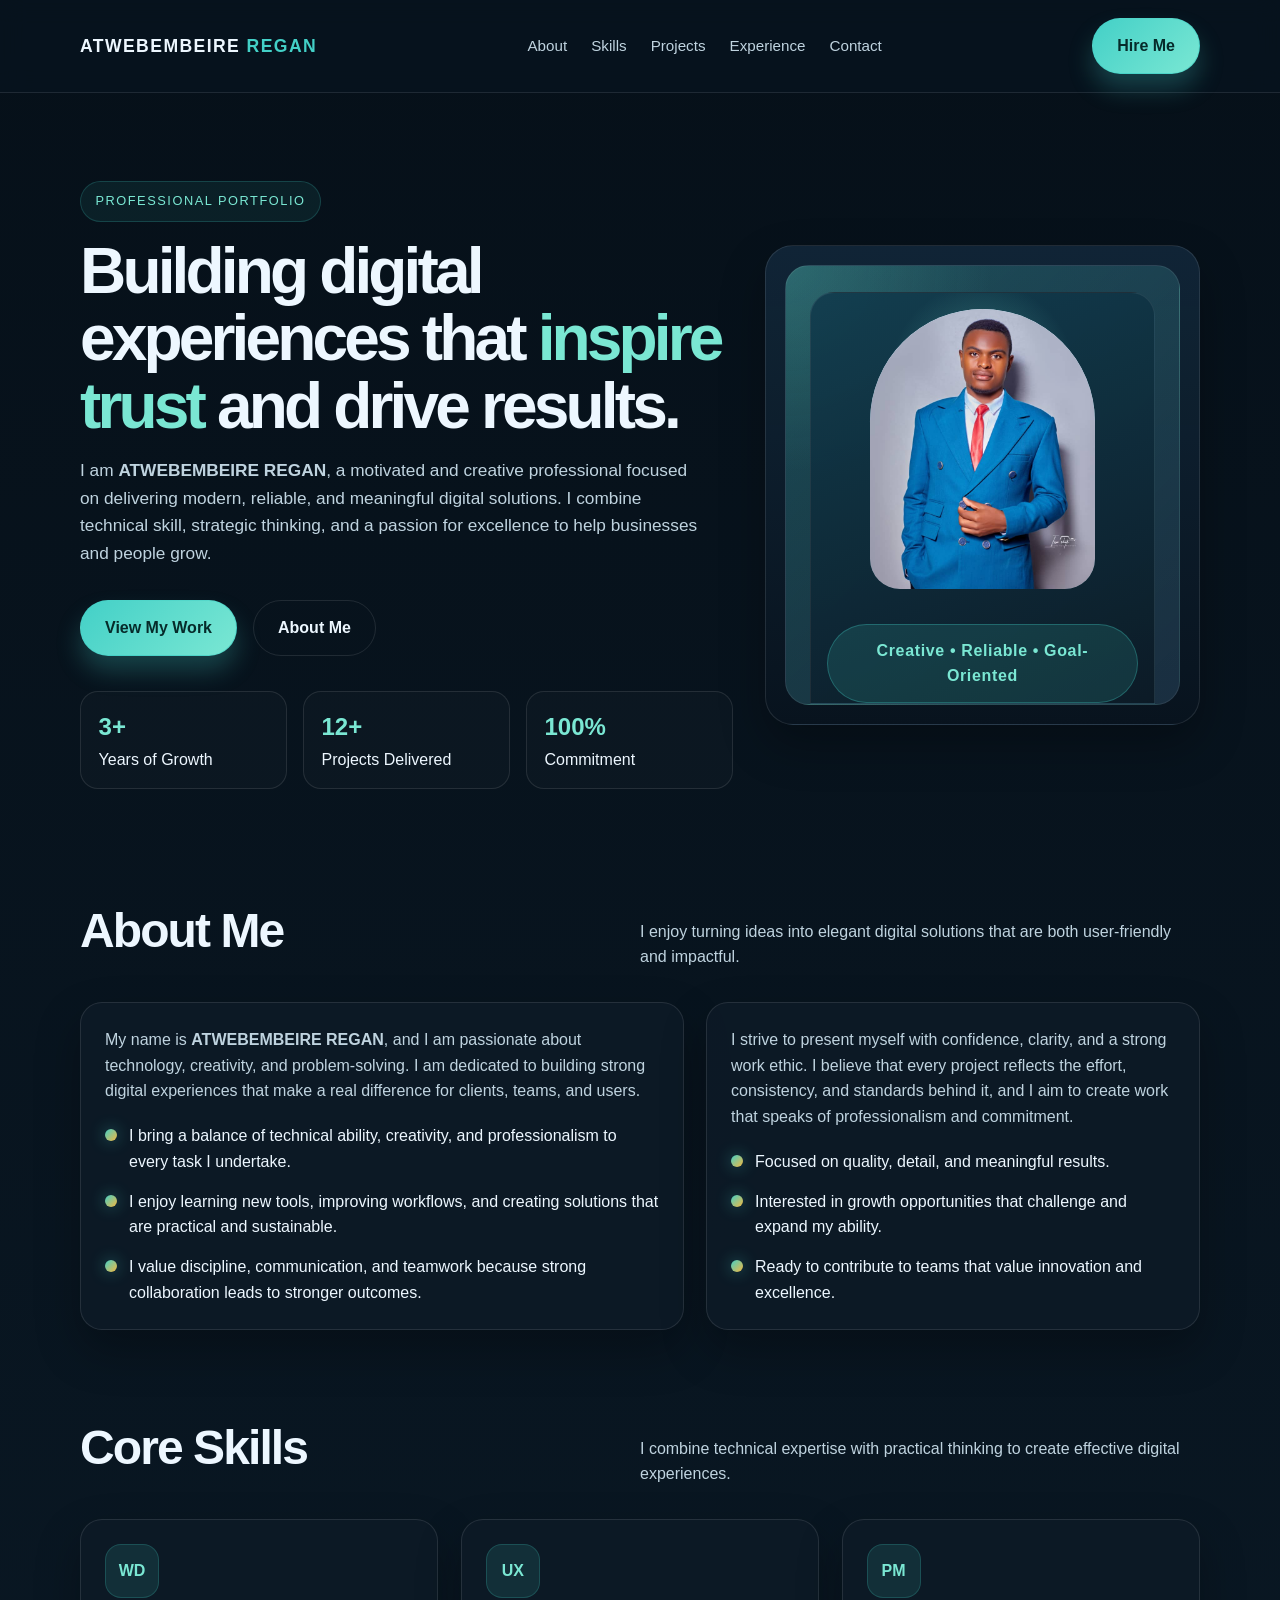
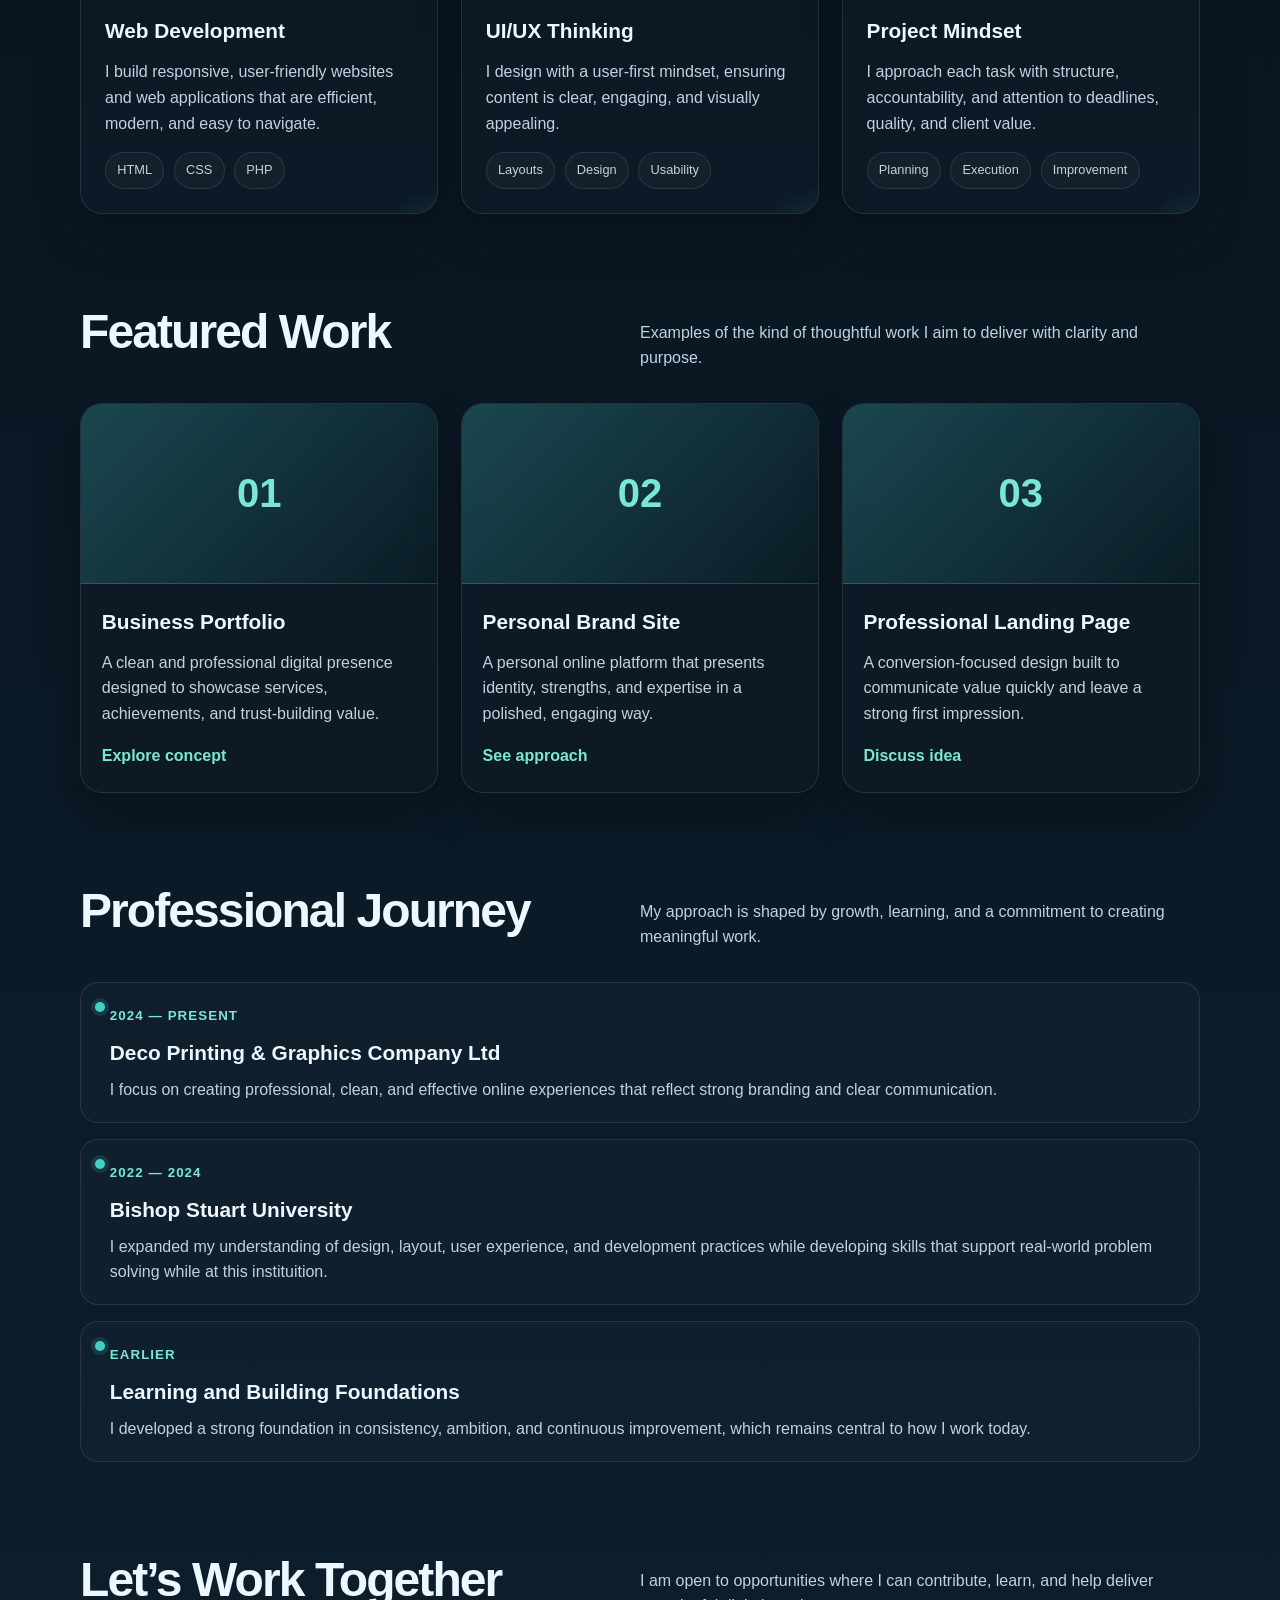
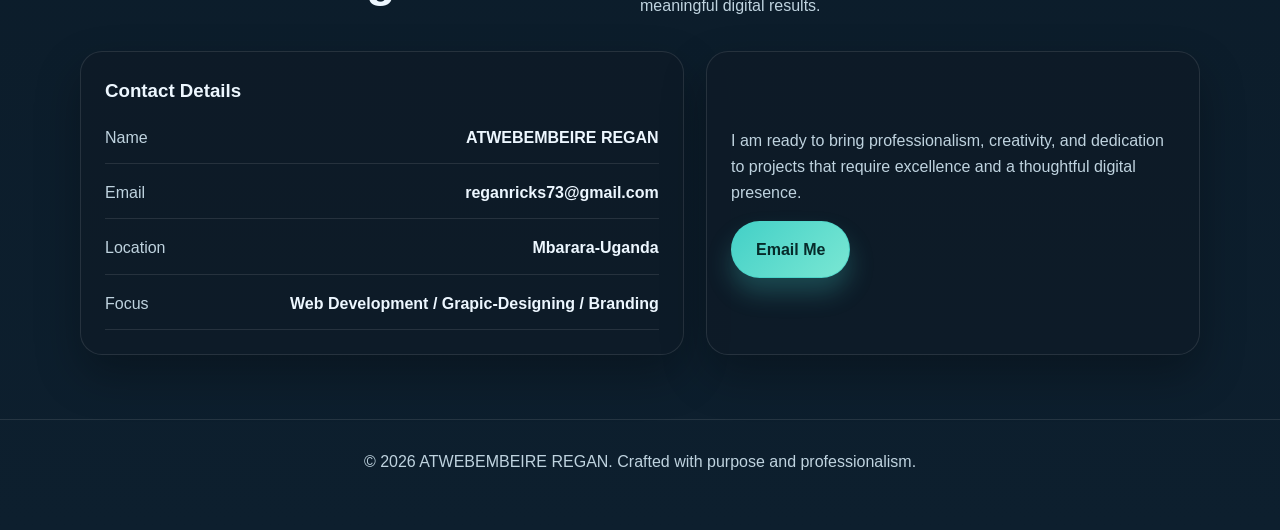
==== index.html @ 5e16c9a0 "My Portfolio" ====
<!DOCTYPE html>
<html lang="en">
<head>
    <meta charset="UTF-8">
    <meta name="viewport" content="width=device-width, initial-scale=1.0">
    <title>REGAN | Portfolio</title>
    <meta name="description" content="Portfolio website for ATWEBEMBEIRE REGAN, showcasing skills, experience, and professional achievements.">
    <link rel="stylesheet" href="style.css">
</head>
<body>
    <header class="topbar">
        <div class="container nav">
            <a href="#home" class="brand">ATWEBEMBEIRE <span>REGAN</span></a>
            <button class="nav-toggle" aria-label="Toggle navigation">☰</button>
            <nav class="nav-links" aria-label="Main navigation">
                <a href="about.html">About</a>
                <a href="skills.html">Skills</a>
                <a href="projects.html">Projects</a>
                <a href="experience.html">Experience</a>
                <a href="contacts.html">Contact</a>
            </nav>
            <a href="#contact" class="button">Hire Me</a>
        </div>
    </header>

    <main id="home">
        <section class="hero">
            <div class="container hero-grid">
                <div>
                    <div class="eyebrow">Professional Portfolio</div>
                    <h1>Building digital experiences that <span class="highlight">inspire trust</span> and drive results.</h1>
                    <p class="lead">
                        I am <strong>ATWEBEMBEIRE REGAN</strong>, a motivated and creative professional focused on delivering modern, reliable, and meaningful digital solutions. I combine technical skill, strategic thinking, and a passion for excellence to help businesses and people grow.
                    </p>
                    <div class="cta-row">
                        <a href="projects.html" class="button">View My Work</a>
                        <a href="about.html" class="button secondary">About Me</a>
                    </div>

                    <div class="stats" aria-label="Quick stats">
                        <div class="stat">
                            <strong>3+</strong>
                            Years of Growth
                        </div>
                        <div class="stat">
                            <strong>12+</strong>
                            Projects Delivered
                        </div>
                        <div class="stat">
                            <strong>100%</strong>
                            Commitment
                        </div>
                    </div>
                </div>

                <div class="profile-card">
                    <div class="avatar-wrap">
                        <div class="avatar">
                            <div class="portrait">
                                <img src="images/regan.jpeg" alt="ATWEBEMBEIRE REGAN" class="portrait-img">
                            </div>
                            <div class="badge">Creative • Reliable • Goal-Oriented</div>
                        </div>
                    </div>
                </div>
            </div>
        </section>

        <section id="about">
            <div class="container">
                <div class="section-head">
                    <h2>About Me</h2>
                    <p>I enjoy turning ideas into elegant digital solutions that are both user-friendly and impactful.</p>
                </div>

                <div class="about-grid">
                    <div class="panel">
                        <p>
                            My name is <strong>ATWEBEMBEIRE REGAN</strong>, and I am passionate about technology, creativity, and problem-solving. I am dedicated to building strong digital experiences that make a real difference for clients, teams, and users.
                        </p>
                        <ul class="list">
                            <li><span class="bullet"></span><span>I bring a balance of technical ability, creativity, and professionalism to every task I undertake.</span></li>
                            <li><span class="bullet"></span><span>I enjoy learning new tools, improving workflows, and creating solutions that are practical and sustainable.</span></li>
                            <li><span class="bullet"></span><span>I value discipline, communication, and teamwork because strong collaboration leads to stronger outcomes.</span></li>
                        </ul>
                    </div>

                    <div class="panel">
                        <p>
                            I strive to present myself with confidence, clarity, and a strong work ethic. I believe that every project reflects the effort, consistency, and standards behind it, and I aim to create work that speaks of professionalism and commitment.
                        </p>
                        <ul class="list">
                            <li><span class="bullet"></span><span>Focused on quality, detail, and meaningful results.</span></li>
                            <li><span class="bullet"></span><span>Interested in growth opportunities that challenge and expand my ability.</span></li>
                            <li><span class="bullet"></span><span>Ready to contribute to teams that value innovation and excellence.</span></li>
                        </ul>
                    </div>
                </div>
            </div>
        </section>

        <section id="skills">
            <div class="container">
                <div class="section-head">
                    <h2>Core Skills</h2>
                    <p>I combine technical expertise with practical thinking to create effective digital experiences.</p>
                </div>

                <div class="service-grid">
                    <article class="panel service">
                        <div class="icon">WD</div>
                        <h3>Web Development</h3>
                        <p>I build responsive, user-friendly websites and web applications that are efficient, modern, and easy to navigate.</p>
                        <div class="mini-tags">
                            <span>HTML</span>
                            <span>CSS</span>
                            <span>PHP</span>
                        </div>
                    </article>

                    <article class="panel service">
                        <div class="icon">UX</div>
                        <h3>UI/UX Thinking</h3>
                        <p>I design with a user-first mindset, ensuring content is clear, engaging, and visually appealing.</p>
                        <div class="mini-tags">
                            <span>Layouts</span>
                            <span>Design</span>
                            <span>Usability</span>
                        </div>
                    </article>

                    <article class="panel service">
                        <div class="icon">PM</div>
                        <h3>Project Mindset</h3>
                        <p>I approach each task with structure, accountability, and attention to deadlines, quality, and client value.</p>
                        <div class="mini-tags">
                            <span>Planning</span>
                            <span>Execution</span>
                            <span>Improvement</span>
                        </div>
                    </article>
                </div>
            </div>
        </section>

        <section id="projects">
            <div class="container">
                <div class="section-head">
                    <h2>Featured Work</h2>
                    <p>Examples of the kind of thoughtful work I aim to deliver with clarity and purpose.</p>
                </div>

                <div class="projects-grid">
                    <article class="panel project">
                        <div class="project-visual">01</div>
                        <div class="project-body">
                            <h3>Business Portfolio</h3>
                            <p>A clean and professional digital presence designed to showcase services, achievements, and trust-building value.</p>
                            <a href="#contact" class="project-link">Explore concept</a>
                        </div>
                    </article>

                    <article class="panel project">
                        <div class="project-visual">02</div>
                        <div class="project-body">
                            <h3>Personal Brand Site</h3>
                            <p>A personal online platform that presents identity, strengths, and expertise in a polished, engaging way.</p>
                            <a href="#contact" class="project-link">See approach</a>
                        </div>
                    </article>

                    <article class="panel project">
                        <div class="project-visual">03</div>
                        <div class="project-body">
                            <h3>Professional Landing Page</h3>
                            <p>A conversion-focused design built to communicate value quickly and leave a strong first impression.</p>
                            <a href="#contact" class="project-link">Discuss idea</a>
                        </div>
                    </article>
                </div>
            </div>
        </section>

        <section id="experience">
            <div class="container">
                <div class="section-head">
                    <h2>Professional Journey</h2>
                    <p>My approach is shaped by growth, learning, and a commitment to creating meaningful work.</p>
                </div>

                <div class="timeline">
                    <div class="timeline-item">
                        <small>2024 — Present</small>
                        <h3>Deco Printing & Graphics Company Ltd</h3>
                        <p>I focus on creating professional, clean, and effective online experiences that reflect strong branding and clear communication.</p>
                    </div>

                    <div class="timeline-item">
                        <small>2022 — 2024</small>
                        <h3>Bishop Stuart University</h3>
                        <p>I expanded my understanding of design, layout, user experience, and development practices while developing skills that support real-world problem solving while at this instituition.</p>
                    </div>

                    <div class="timeline-item">
                        <small>Earlier</small>
                        <h3>Learning and Building Foundations</h3>
                        <p>I developed a strong foundation in consistency, ambition, and continuous improvement, which remains central to how I work today.</p>
                    </div>
                </div>
            </div>
        </section>

        <section id="contact">
            <div class="container">
                <div class="section-head">
                    <h2>Let’s Work Together</h2>
                    <p>I am open to opportunities where I can contribute, learn, and help deliver meaningful digital results.</p>
                </div>

                <div class="contact-grid">
                    <div class="panel">
                        <h3 class="mt-0">Contact Details</h3>
                        <ul class="contact-list">
                            <li><span>Name</span><strong>ATWEBEMBEIRE REGAN</strong></li>
                            <li><span>Email</span><strong>reganricks73@gmail.com</strong></li>
                            <li><span>Location</span><strong>Mbarara-Uganda</strong></li>
                            <li><span>Focus</span><strong>Web Development / Grapic-Designing / Branding</strong></li>
                        </ul>
                    </div>

                    <div class="panel contact-box">
                        <p>
                            I am ready to bring professionalism, creativity, and dedication to projects that require excellence and a thoughtful digital presence.
                        </p>
                        <a href="mailto:reganricks73@gmail.com" class="button">Email Me</a>
                    </div>
                </div>
            </div>
        </section>
    </main>

    <footer>
        <div class="container">
            © <span id="year"></span> ATWEBEMBEIRE REGAN. Crafted with purpose and professionalism.
        </div>
    </footer>

    <script>
        document.getElementById('year').textContent = new Date().getFullYear();
    </script>
    <script>
        (function(){
            var t = document.querySelector('.nav-toggle');
            var n = document.querySelector('.nav-links');
            if(!t||!n) return;
            t.addEventListener('click', function(){ n.classList.toggle('open'); });
        })();
    </script>
</body>
</html>
---- style.css ----
:root {
	--bg: #07131f;
	--bg-soft: #0d1d2b;
	--card: rgba(14, 27, 39, 0.8);
	--card-strong: #112638;
	--primary: #43d0c7;
	--primary-2: #7ae7d3;
	--accent: #f4b740;
	--text: #edf7ff;
	--muted: #bfd3df;
	--line: rgba(255, 255, 255, 0.1);
	--shadow: 0 20px 45px rgba(0, 0, 0, 0.28);
}

* {
	box-sizing: border-box;
}

html {
	scroll-behavior: smooth;
}

body {
	margin: 0;
	font-family: Arial, Helvetica, sans-serif;
	background: linear-gradient(180deg, #061019 0%, #0d1f2e 100%);
	color: var(--text);
	line-height: 1.6;
}

a {
	color: inherit;
	text-decoration: none;
}

img {
	max-width: 100%;
	display: block;
}

.container {
	width: min(1120px, 90%);
	margin: 0 auto;
}

.topbar {
	position: sticky;
	top: 0;
	z-index: 10;
	backdrop-filter: blur(12px);
	background: rgba(7, 19, 31, 0.8);
	border-bottom: 1px solid var(--line);
}

.nav {
	display: flex;
	align-items: center;
	justify-content: space-between;
	padding: 1.1rem 0;
}

.nav-toggle {
	display: none;
	background: transparent;
	border: 0;
	color: var(--text);
	font-size: 1.3rem;
	padding: 0.25rem 0.5rem;
}

.brand {
	font-weight: 800;
	font-size: 1.1rem;
	letter-spacing: 0.08em;
	text-transform: uppercase;
}

.brand span {
	color: var(--primary);
}

.nav-links {
	display: flex;
	gap: 1.5rem;
	align-items: center;
	font-size: 0.95rem;
	color: var(--muted);
}

.nav-links a:hover {
	color: var(--text);
}

.button {
	display: inline-block;
	padding: 0.9rem 1.5rem;
	border-radius: 999px;
	border: 1px solid rgba(67, 208, 199, 0.6);
	background: linear-gradient(135deg, var(--primary), var(--primary-2));
	color: #062b2a;
	font-weight: 700;
	transition: transform 0.25s ease, box-shadow 0.25s ease;
	box-shadow: 0 15px 25px rgba(67, 208, 199, 0.25);
}

.button:hover {
	transform: translateY(-2px);
}

.hero {
	padding: 5.5rem 0 4rem;
}

.hero-grid {
	display: grid;
	grid-template-columns: 1.2fr 0.8fr;
	gap: 2rem;
	align-items: center;
}

.eyebrow {
	display: inline-block;
	font-size: 0.8rem;
	letter-spacing: 0.12em;
	text-transform: uppercase;
	color: var(--primary-2);
	background: rgba(67, 208, 199, 0.08);
	border: 1px solid rgba(67, 208, 199, 0.2);
	padding: 0.6rem 0.9rem;
	border-radius: 999px;
	margin-bottom: 1rem;
}

h1 {
	font-size: clamp(2.5rem, 5vw, 5rem);
	line-height: 1.05;
	margin: 0 0 1rem;
	letter-spacing: -0.06em;
}

.highlight {
	color: var(--primary-2);
}

.lead {
	max-width: 620px;
	font-size: 1.08rem;
	color: var(--muted);
	margin-bottom: 2rem;
}

.cta-row {
	display: flex;
	flex-wrap: wrap;
	gap: 1rem;
	align-items: center;
}

.secondary {
	background: transparent;
	border: 1px solid var(--line);
	color: var(--text);
	box-shadow: none;
}

.stats {
	display: grid;
	grid-template-columns: repeat(3, minmax(100px, 1fr));
	gap: 1rem;
	margin-top: 2.2rem;
}

.stat {
	padding: 1rem 1.1rem;
	background: rgba(255,255,255,0.02);
	border: 1px solid var(--line);
	border-radius: 18px;
}

.stat strong {
	display: block;
	font-size: 1.5rem;
	color: var(--primary-2);
}

.profile-card {
	background: linear-gradient(180deg, rgba(17, 38, 56, 0.95), rgba(9, 20, 31, 0.9));
	border: 1px solid var(--line);
	border-radius: 28px;
	padding: 1.2rem;
	box-shadow: var(--shadow);
}

.avatar-wrap {
	position: relative;
	border-radius: 24px;
	min-height: 440px;
	background: radial-gradient(circle at top left, rgba(122, 231, 211, 0.18), transparent 35%),
				linear-gradient(135deg, rgba(67,208,199,0.25), rgba(34,58,79,0.7));
	border: 1px solid rgba(255,255,255,0.08);
	display: flex;
	align-items: end;
	justify-content: center;
	overflow: hidden;
}

.avatar {
	width: 88%;
	min-height: 390px;
	border-radius: 24px 24px 0 0;
	background: linear-gradient(160deg, rgba(17, 59, 77, 0.9), rgba(11, 25, 36, 0.9));
	border: 1px solid rgba(255,255,255,0.08);
	position: relative;
	display: flex;
	flex-direction: column;
	justify-content: flex-end;
	align-items: center;
	padding: 1rem 1rem 0;
}

.avatar::before {
	content: "";
	position: absolute;
	inset: 0;
	background: radial-gradient(circle at 50% 20%, rgba(122, 231, 211, 0.35), transparent 25%);
}

.portrait {
	position: relative;
	width: 72%;
	height: 280px;
	background: linear-gradient(180deg, #d8ecff 0%, #a0c9dd 58%, #4f6c7e 100%);
	border-radius: 120px 120px 32px 32px;
	box-shadow: inset 0 -20px 30px rgba(0,0,0,0.12);
	overflow: hidden;
	margin-bottom: 1.2rem;
}

.portrait::before,
.portrait::after {
	display: none;
}

.portrait-img {
	position: absolute;
	inset: 0;
	width: 100%;
	height: 100%;
	object-fit: cover;
	border-radius: 120px 120px 32px 32px;
	display: block;
	z-index: 2;
}

.badge {
	display: inline-block;
	margin-top: 1rem;
	text-align: center;
	font-weight: 700;
	letter-spacing: 0.04em;
	padding: 0.8rem 1.2rem;
	background: rgba(67, 208, 199, 0.14);
	border: 1px solid rgba(67, 208, 199, 0.3);
	border-radius: 999px;
	color: var(--primary-2);
}

section {
	padding: 2.5rem 0;
}

.section-head {
	display: flex;
	justify-content: space-between;
	align-items: flex-end;
	gap: 1rem;
	margin-bottom: 2rem;
}

.section-head h2 {
	margin: 0;
	font-size: clamp(2rem, 4vw, 3rem);
	letter-spacing: -0.04em;
}

.section-head p {
	margin: 0;
	max-width: 560px;
	color: var(--muted);
}

.about-grid,
.service-grid,
.projects-grid,
.contact-grid {
	display: grid;
	gap: 1.4rem;
}

.about-grid {
	grid-template-columns: 1.1fr 0.9fr;
}

.panel {
	background: var(--card);
	border: 1px solid var(--line);
	border-radius: 22px;
	padding: 1.5rem;
	box-shadow: var(--shadow);
}

.panel p {
	color: var(--muted);
	margin: 0;
}

.list {
	list-style: none;
	padding: 0;
	margin: 1.2rem 0 0;
	display: grid;
	gap: 0.9rem;
}

.list li {
	display: flex;
	gap: 0.75rem;
	align-items: flex-start;
	color: var(--text);
}

.bullet {
	width: 12px;
	height: 12px;
	margin-top: 0.4rem;
	border-radius: 50%;
	background: linear-gradient(135deg, var(--primary), var(--accent));
	box-shadow: 0 0 16px rgba(67, 208, 199, 0.45);
	flex-shrink: 0;
}

.service-grid {
	grid-template-columns: repeat(3, minmax(0, 1fr));
}

.service {
	min-height: 220px;
	position: relative;
	overflow: hidden;
}

.service::before {
	content: "";
	position: absolute;
	inset: auto -20% -35% auto;
	width: 140px;
	height: 140px;
	background: radial-gradient(circle, rgba(67,208,199,0.18), transparent 60%);
}

.icon {
	width: 54px;
	height: 54px;
	border-radius: 16px;
	display: flex;
	align-items: center;
	justify-content: center;
	background: rgba(67,208,199,0.12);
	color: var(--primary-2);
	font-weight: 700;
	margin-bottom: 1rem;
	border: 1px solid rgba(67,208,199,0.2);
}

.service h3 {
	margin: 0 0 0.75rem;
	font-size: 1.3rem;
}

.service p {
	margin: 0;
	color: var(--muted);
}

.mini-tags {
	display: flex;
	flex-wrap: wrap;
	gap: 0.6rem;
	margin-top: 1rem;
}

.mini-tags span {
	padding: 0.45rem 0.7rem;
	border-radius: 999px;
	background: rgba(255,255,255,0.03);
	border: 1px solid var(--line);
	font-size: 0.8rem;
	color: var(--muted);
}

.projects-grid {
	grid-template-columns: repeat(3, minmax(0, 1fr));
}

.project {
	padding: 0;
	overflow: hidden;
}

.project-visual {
	height: 180px;
	background: linear-gradient(135deg, rgba(67,208,199,0.25), rgba(10,28,38,0.9));
	border-bottom: 1px solid var(--line);
	display: flex;
	align-items: center;
	justify-content: center;
	color: var(--primary-2);
	font-size: 2.5rem;
	font-weight: 700;
}

.project-body {
	padding: 1.3rem 1.3rem 1.5rem;
}

.project-body h3 {
	margin: 0 0 0.75rem;
	font-size: 1.3rem;
}

.project-body p {
	margin: 0 0 1rem;
	color: var(--muted);
}

.project-link {
	color: var(--primary-2);
	font-weight: 700;
}

.timeline {
	display: grid;
	gap: 1rem;
}

.timeline-item {
	position: relative;
	padding: 1.2rem 1.2rem 1.2rem 1.8rem;
	background: rgba(255,255,255,0.02);
	border: 1px solid var(--line);
	border-radius: 18px;
}

.timeline-item::before {
	content: "";
	position: absolute;
	left: 14px;
	top: 1.2rem;
	width: 10px;
	height: 10px;
	border-radius: 50%;
	background: var(--primary);
	box-shadow: 0 0 0 4px rgba(67,208,199,0.15);
}

.timeline-item small {
	color: var(--primary-2);
	font-weight: 700;
	letter-spacing: 0.08em;
	text-transform: uppercase;
}

.timeline-item h3 {
	margin: 0.5rem 0;
	font-size: 1.3rem;
}

.timeline-item p {
	margin: 0;
	color: var(--muted);
}

.contact-grid {
	grid-template-columns: 1.1fr 0.9fr;
}

.contact-list {
	list-style: none;
	display: grid;
	gap: 1rem;
	padding: 0;
	margin: 1rem 0 0;
}

.contact-list li {
	display: flex;
	justify-content: space-between;
	gap: 1rem;
	padding-bottom: 0.8rem;
	border-bottom: 1px solid var(--line);
}

.contact-list span {
	color: var(--muted);
}

.contact-box {
	display: flex;
	flex-direction: column;
	gap: 1rem;
	justify-content: center;
}

.contact-box .button {
	width: fit-content;
}

footer {
	padding: 1.8rem 0 3.5rem;
	color: var(--muted);
	text-align: center;
	border-top: 1px solid var(--line);
	margin-top: 1.5rem;
}

@media (max-width: 900px) {
	.hero-grid,
	.about-grid,
	.contact-grid,
	.service-grid,
	.projects-grid {
		grid-template-columns: 1fr;
	}

	.nav-links {
		display: none;
	}

	.nav-toggle {
		display: inline-block;
	}

	.container.nav { position: relative; }

	.nav-links.open {
		display: flex;
		flex-direction: column;
		gap: 0.4rem;
		position: absolute;
		left: 0;
		right: 0;
		top: 100%;
		background: rgba(7, 19, 31, 0.95);
		padding: 1rem;
		border-bottom-left-radius: 12px;
		border-bottom-right-radius: 12px;
		border-top: 1px solid var(--line);
	}

	.nav-links.open a { padding: 0.6rem 0; border-bottom: 1px solid rgba(255,255,255,0.02); }

	.avatar-wrap { min-height: 320px; }

	.avatar { min-height: 280px; }

	.portrait { width: 84%; height: 220px; }
}

@media (max-width: 560px) {
	.cta-row {
		flex-direction: column;
		align-items: flex-start;
	}

	.stats {
		grid-template-columns: 1fr;
	}

	.section-head {
		display: block;
	}

	.hero {
		padding-top: 4rem;
	}

	.portrait { height: 180px; width: 90%; }
}

/* helper classes */
.mt-0 { margin-top: 0; }
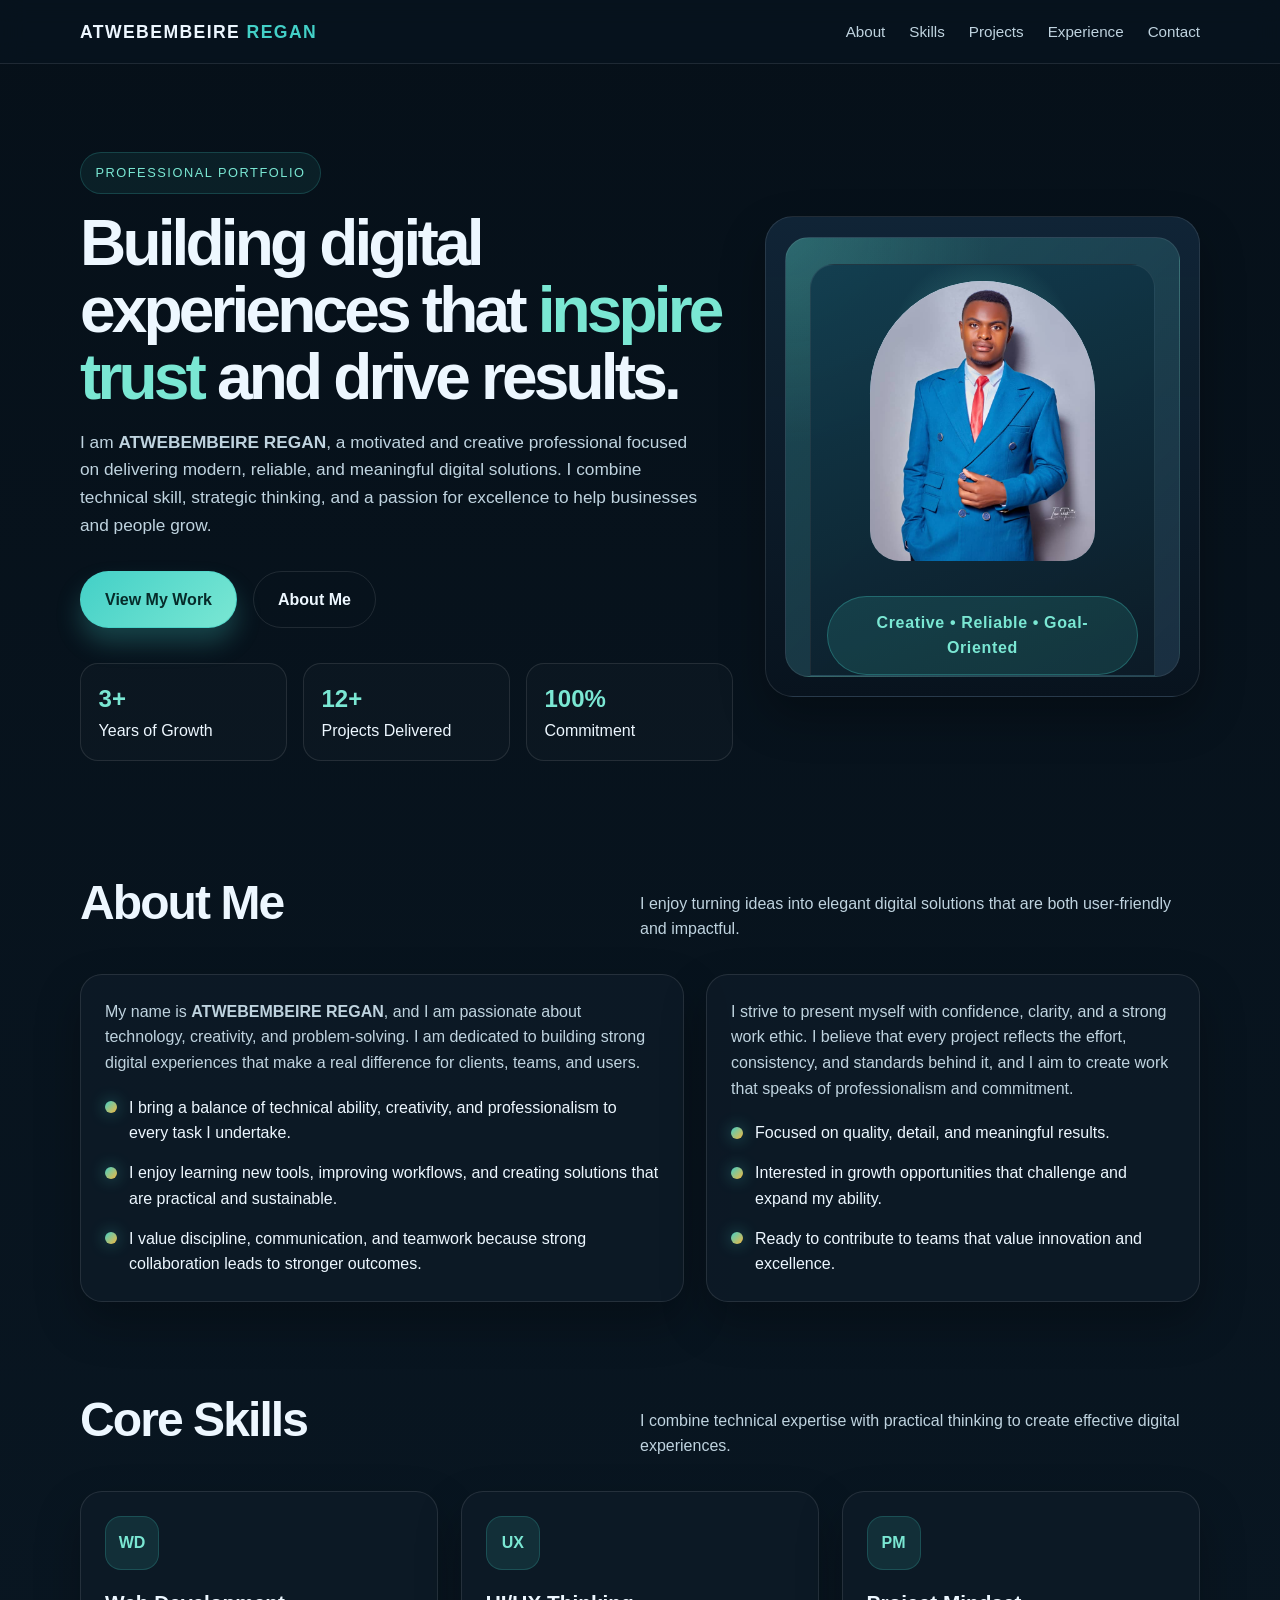
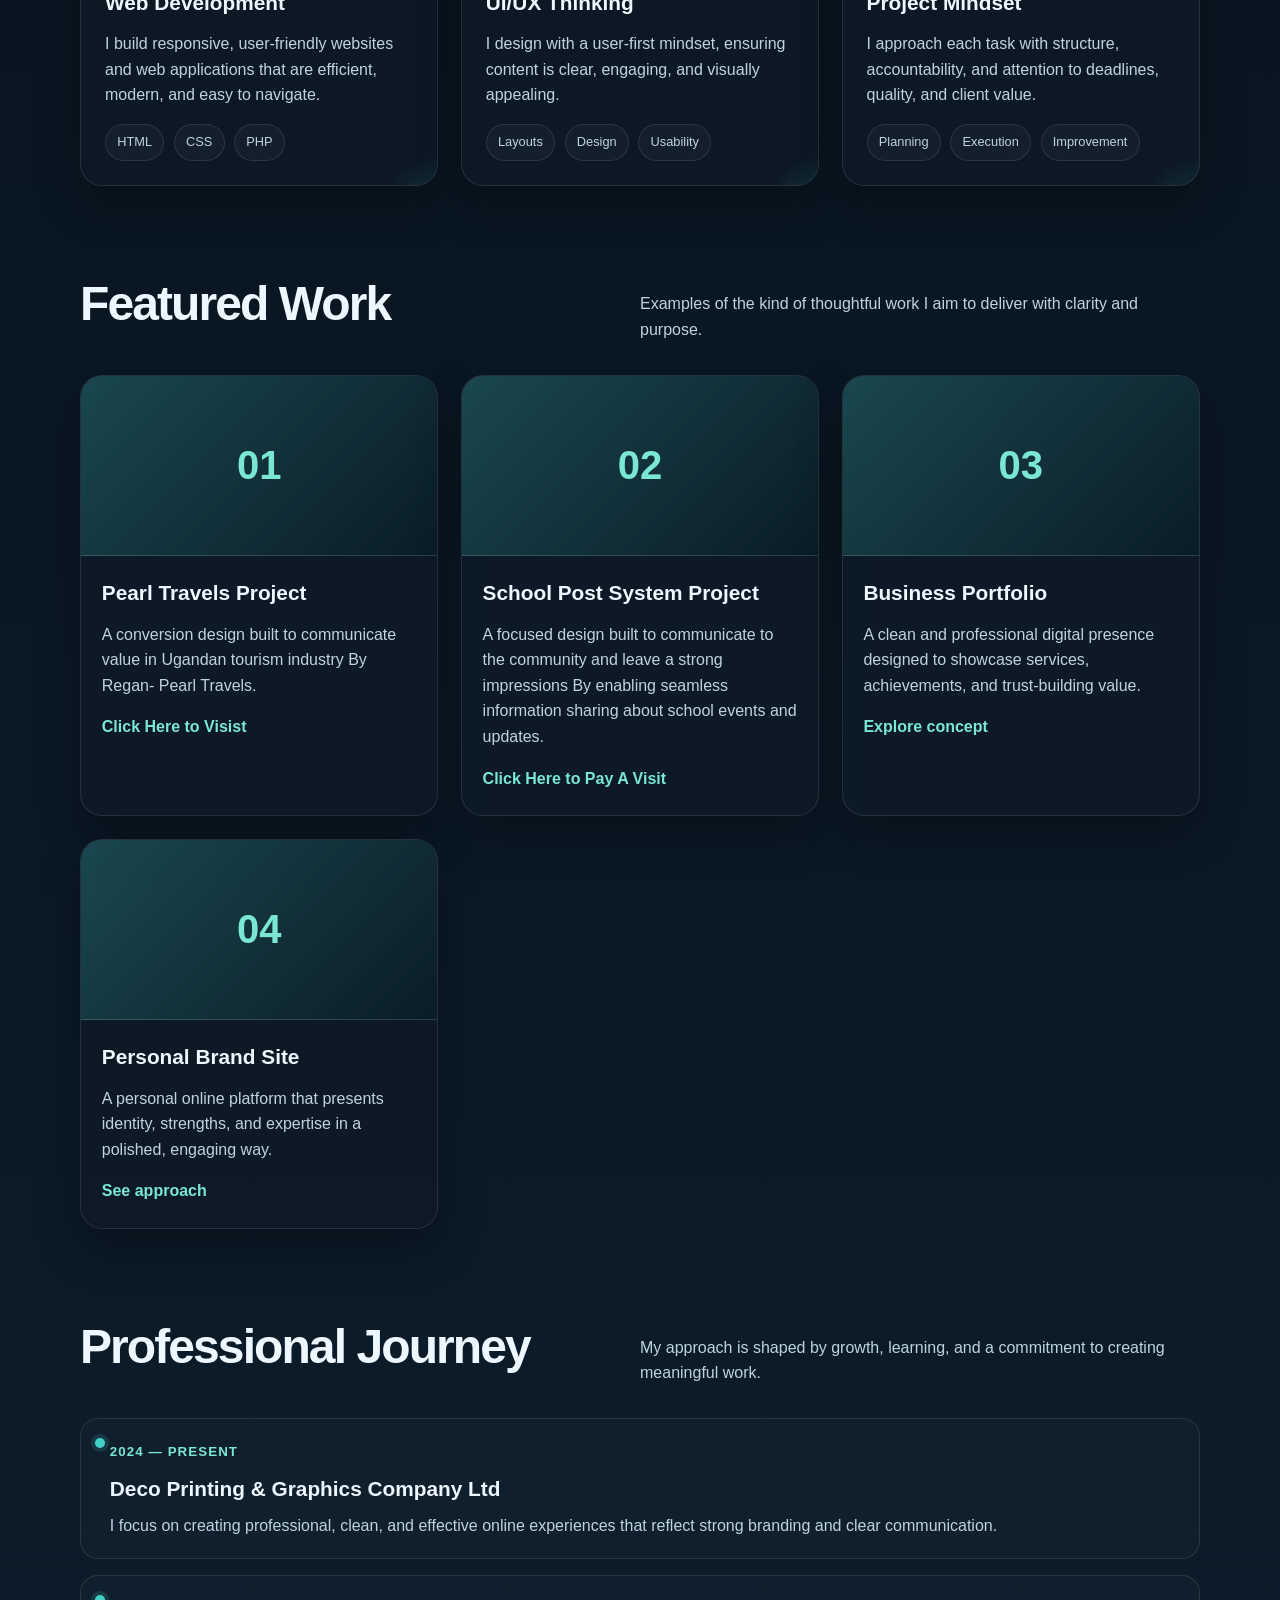
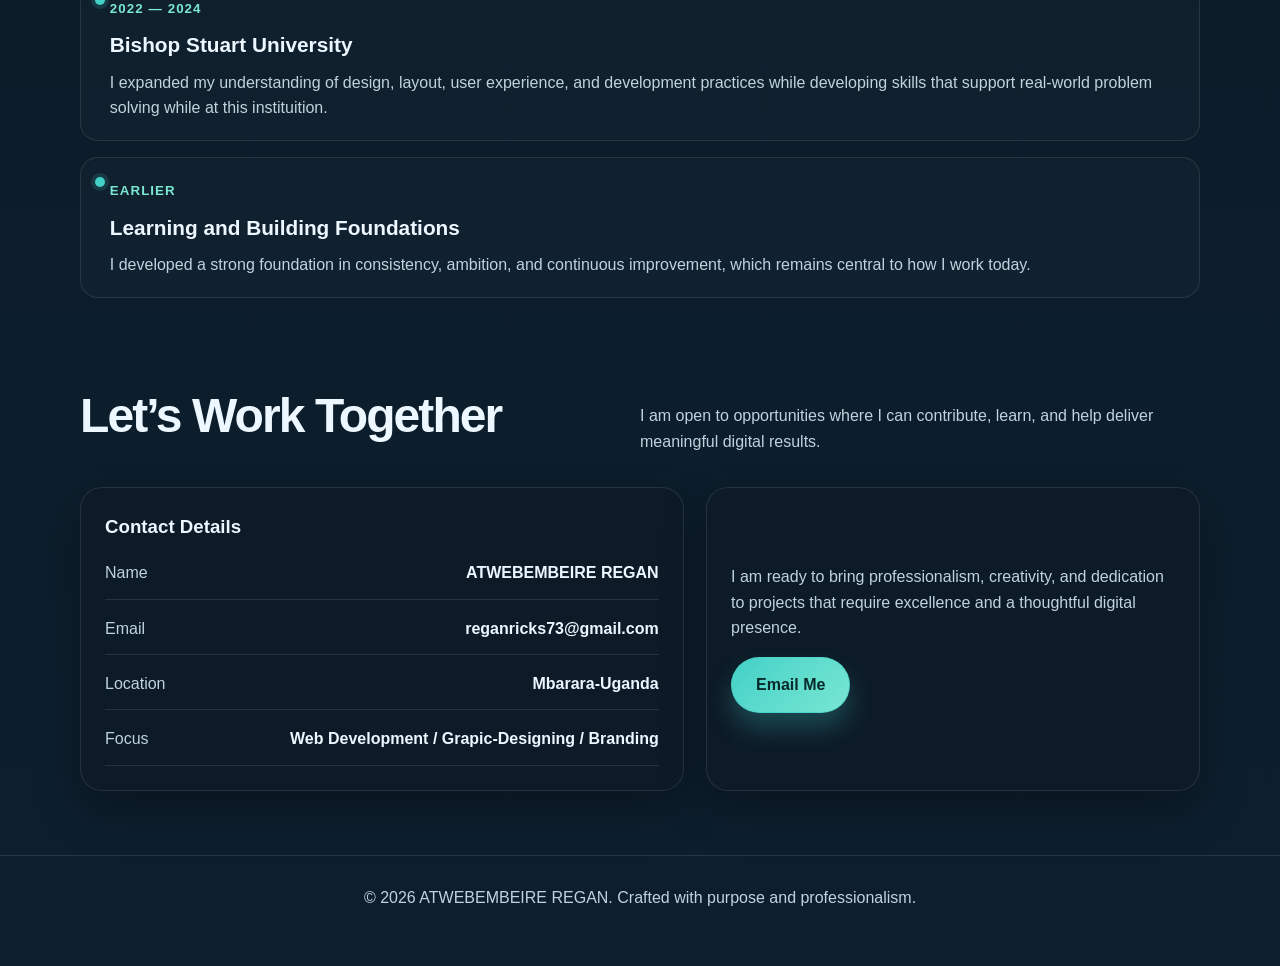
==== commit 2c1e51c5: "Update project section and remove 'Hire Me' button Removed 'Hire Me' button and updated project deta" ====
--- a/index.html
+++ b/index.html
@@ -19,7 +19,6 @@
                 <a href="experience.html">Experience</a>
                 <a href="contacts.html">Contact</a>
             </nav>
-            <a href="#contact" class="button">Hire Me</a>
         </div>
     </header>
 
@@ -154,6 +153,22 @@
                     <article class="panel project">
                         <div class="project-visual">01</div>
                         <div class="project-body">
+                            <h3>Pearl Travels Project</h3>
+                            <p>A conversion design built to communicate value in Ugandan tourism industry By Regan- Pearl Travels.</p>
+                            <a href="https://regan-maker.github.io/pearl-travels/" class="project-link">Click Here to Visist</a>
+                        </div>
+                    </article>
+                      <article class="panel project">
+                        <div class="project-visual">02</div>
+                        <div class="project-body">
+                            <h3>School Post System Project</h3>
+                            <p>A focused design built to communicate to the community and leave a strong impressions By enabling seamless information sharing about school events and updates.</p>
+                            <a href="contacts.html" class="project-link">Click Here to Pay A Visit</a>
+                        </div>
+                    </article>
+                    <article class="panel project">
+                        <div class="project-visual">03</div>
+                        <div class="project-body">
                             <h3>Business Portfolio</h3>
                             <p>A clean and professional digital presence designed to showcase services, achievements, and trust-building value.</p>
                             <a href="#contact" class="project-link">Explore concept</a>
@@ -161,20 +176,11 @@
                     </article>
 
                     <article class="panel project">
-                        <div class="project-visual">02</div>
+                        <div class="project-visual">04</div>
                         <div class="project-body">
                             <h3>Personal Brand Site</h3>
                             <p>A personal online platform that presents identity, strengths, and expertise in a polished, engaging way.</p>
                             <a href="#contact" class="project-link">See approach</a>
-                        </div>
-                    </article>
-
-                    <article class="panel project">
-                        <div class="project-visual">03</div>
-                        <div class="project-body">
-                            <h3>Professional Landing Page</h3>
-                            <p>A conversion-focused design built to communicate value quickly and leave a strong first impression.</p>
-                            <a href="#contact" class="project-link">Discuss idea</a>
                         </div>
                     </article>
                 </div>
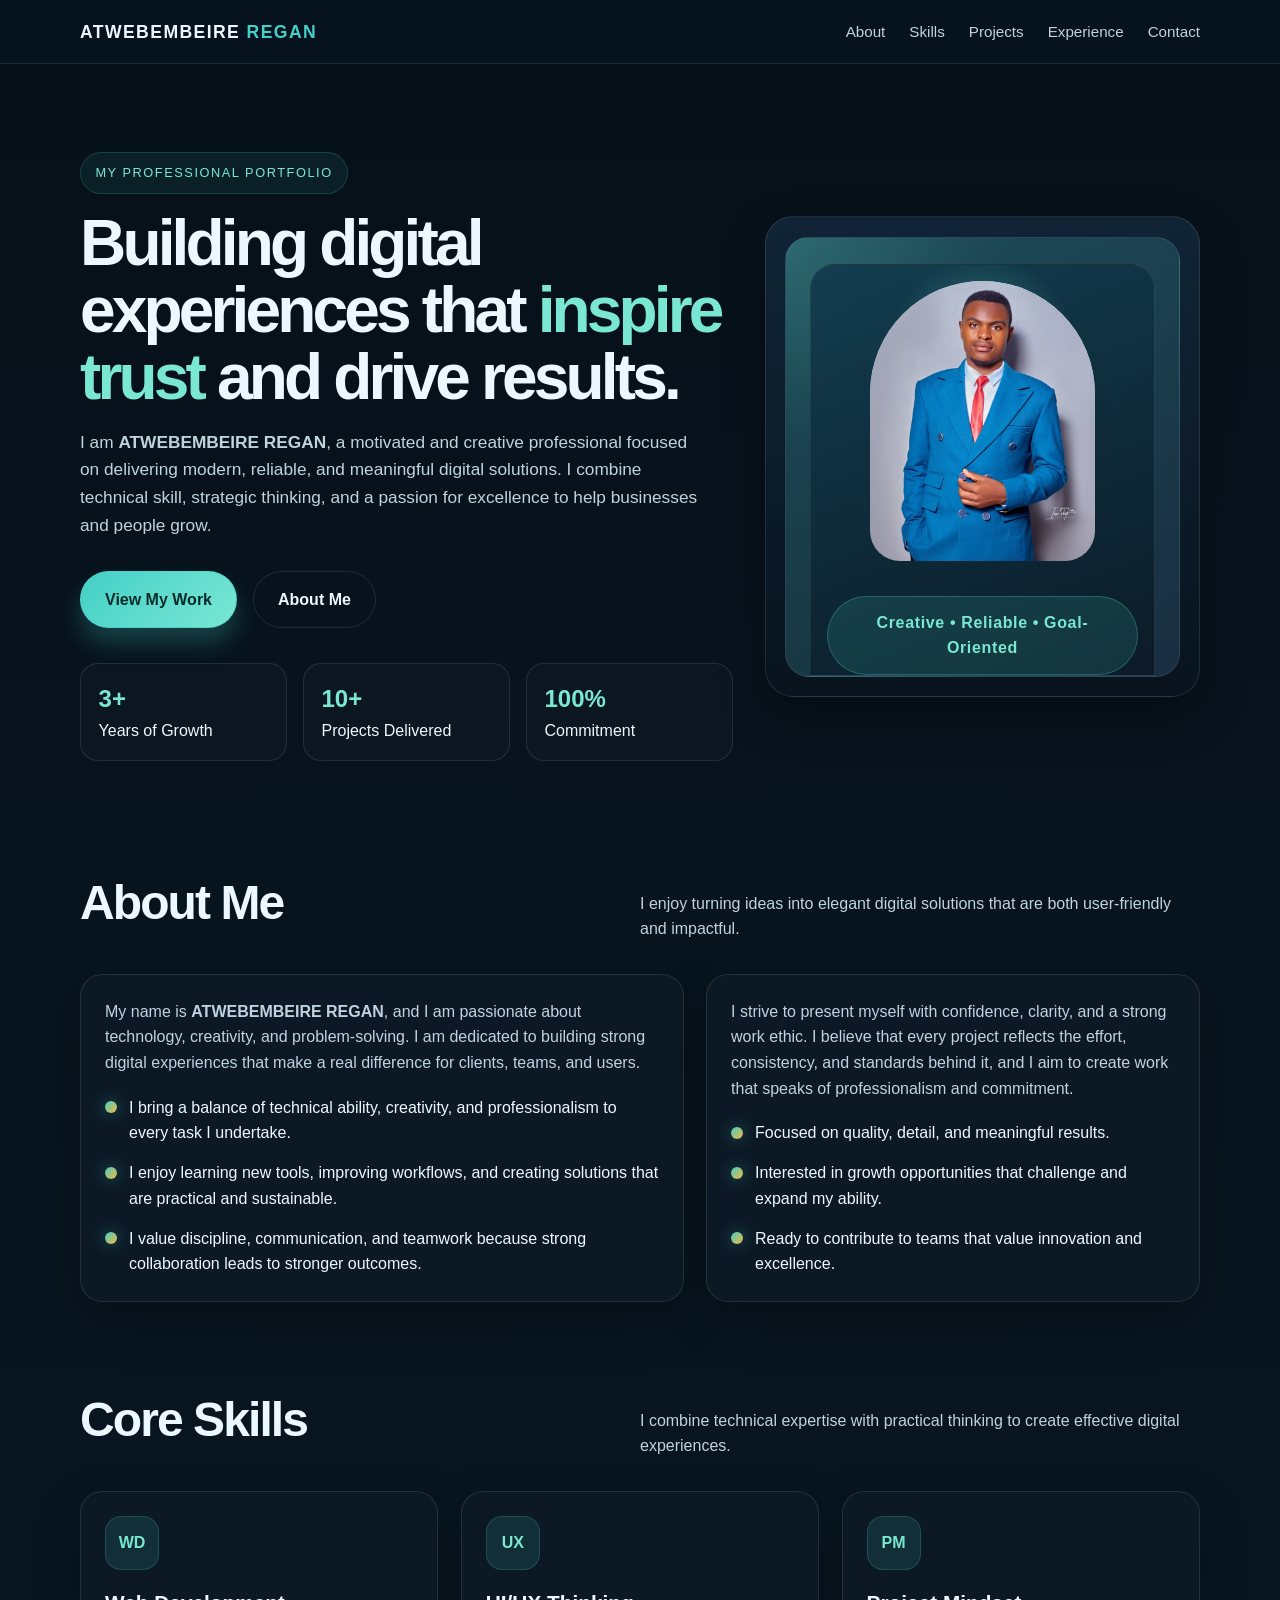
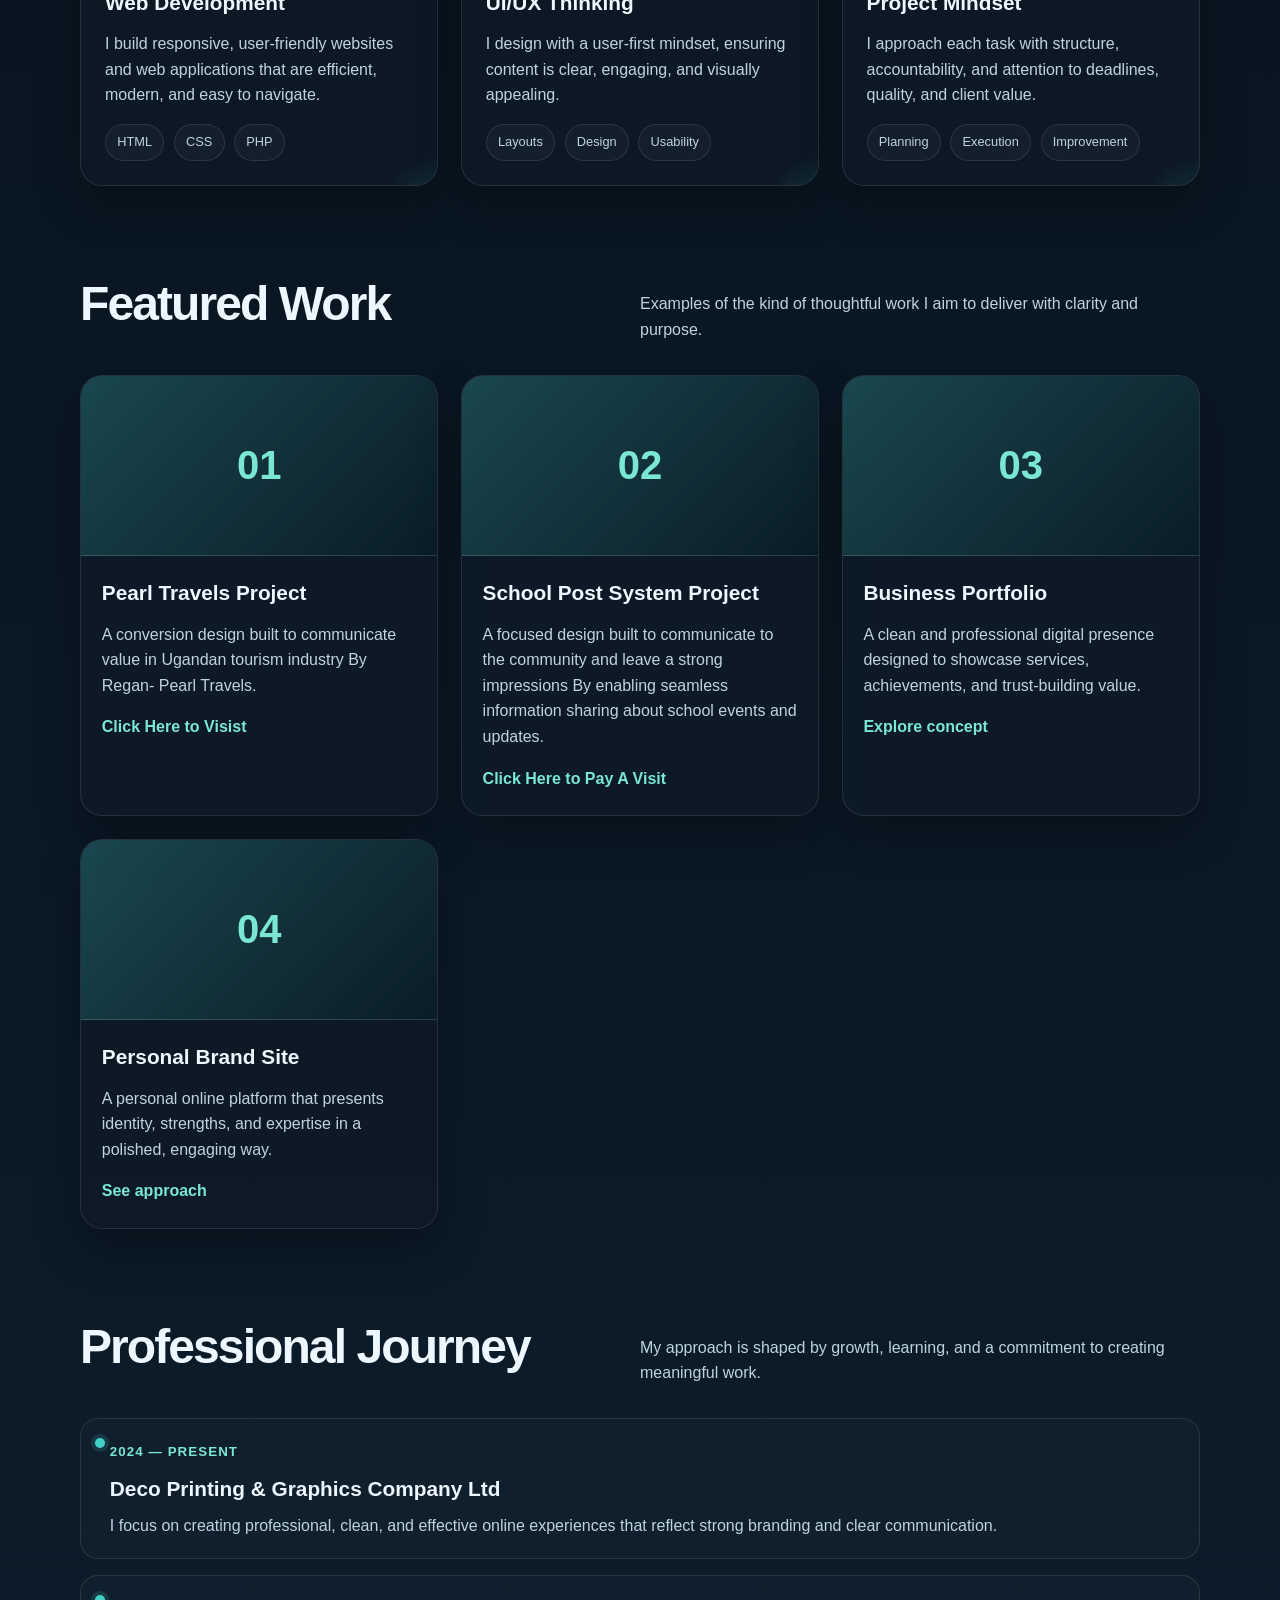
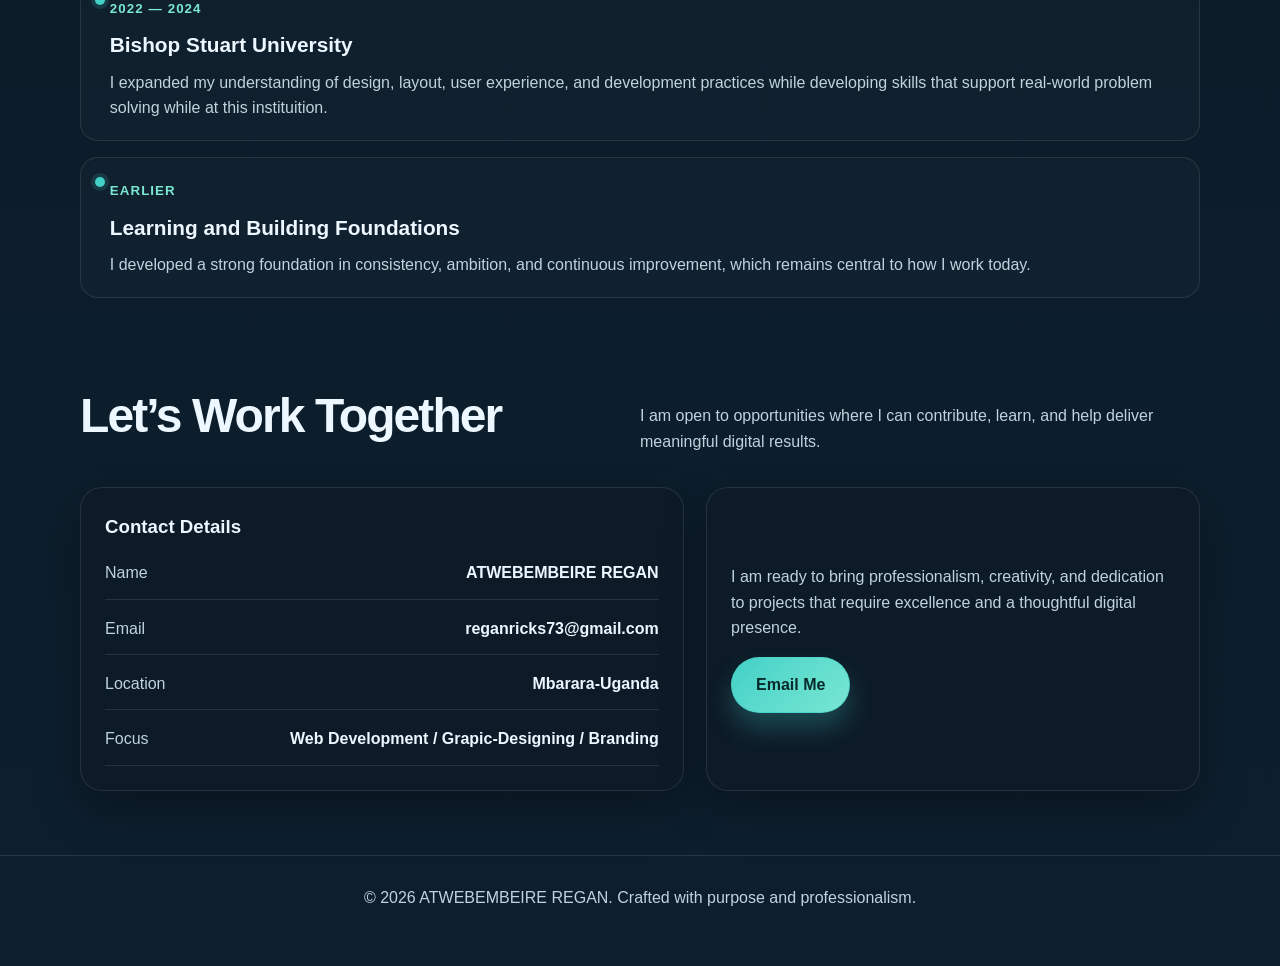
==== commit d5aecfe7: "Update eyebrow text and project count in index.html" ====
--- a/index.html
+++ b/index.html
@@ -26,7 +26,7 @@
         <section class="hero">
             <div class="container hero-grid">
                 <div>
-                    <div class="eyebrow">Professional Portfolio</div>
+                    <div class="eyebrow">My Professional Portfolio</div>
                     <h1>Building digital experiences that <span class="highlight">inspire trust</span> and drive results.</h1>
                     <p class="lead">
                         I am <strong>ATWEBEMBEIRE REGAN</strong>, a motivated and creative professional focused on delivering modern, reliable, and meaningful digital solutions. I combine technical skill, strategic thinking, and a passion for excellence to help businesses and people grow.
@@ -42,7 +42,7 @@
                             Years of Growth
                         </div>
                         <div class="stat">
-                            <strong>12+</strong>
+                            <strong>10+</strong>
                             Projects Delivered
                         </div>
                         <div class="stat">
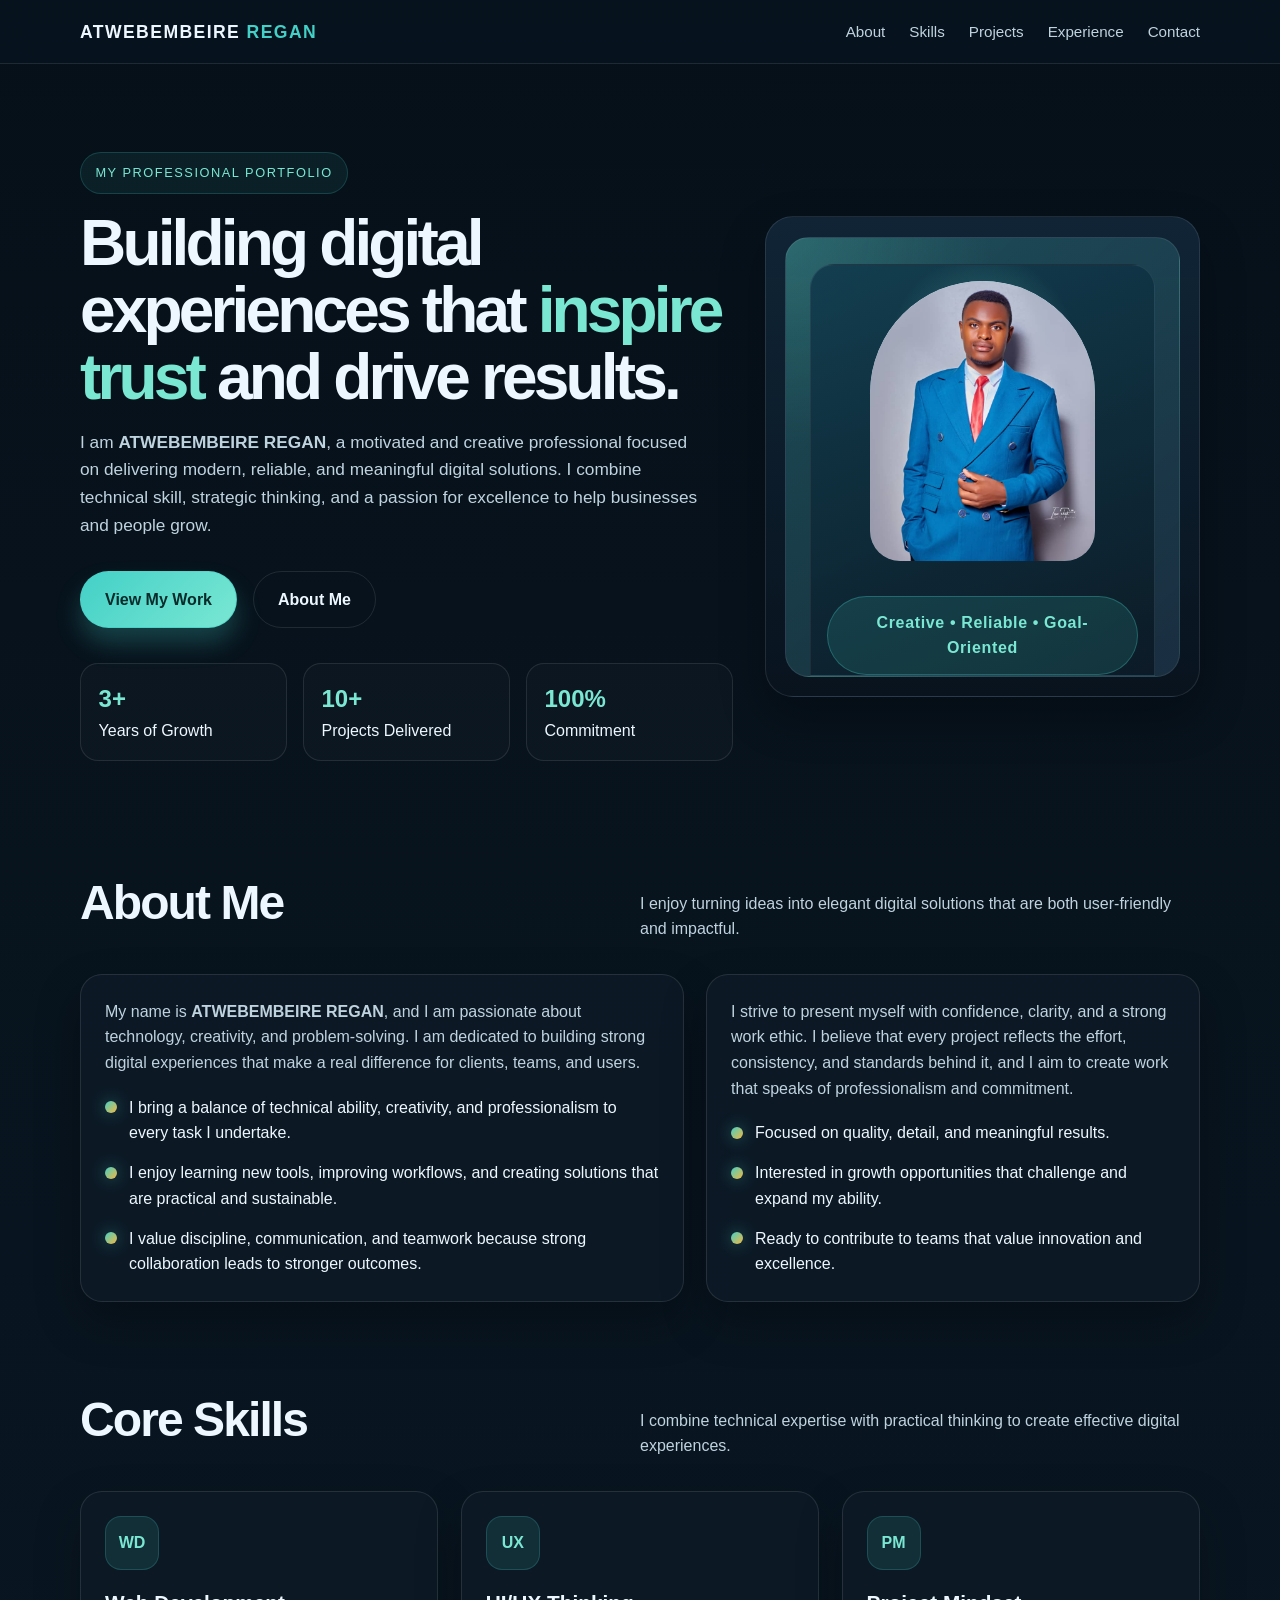
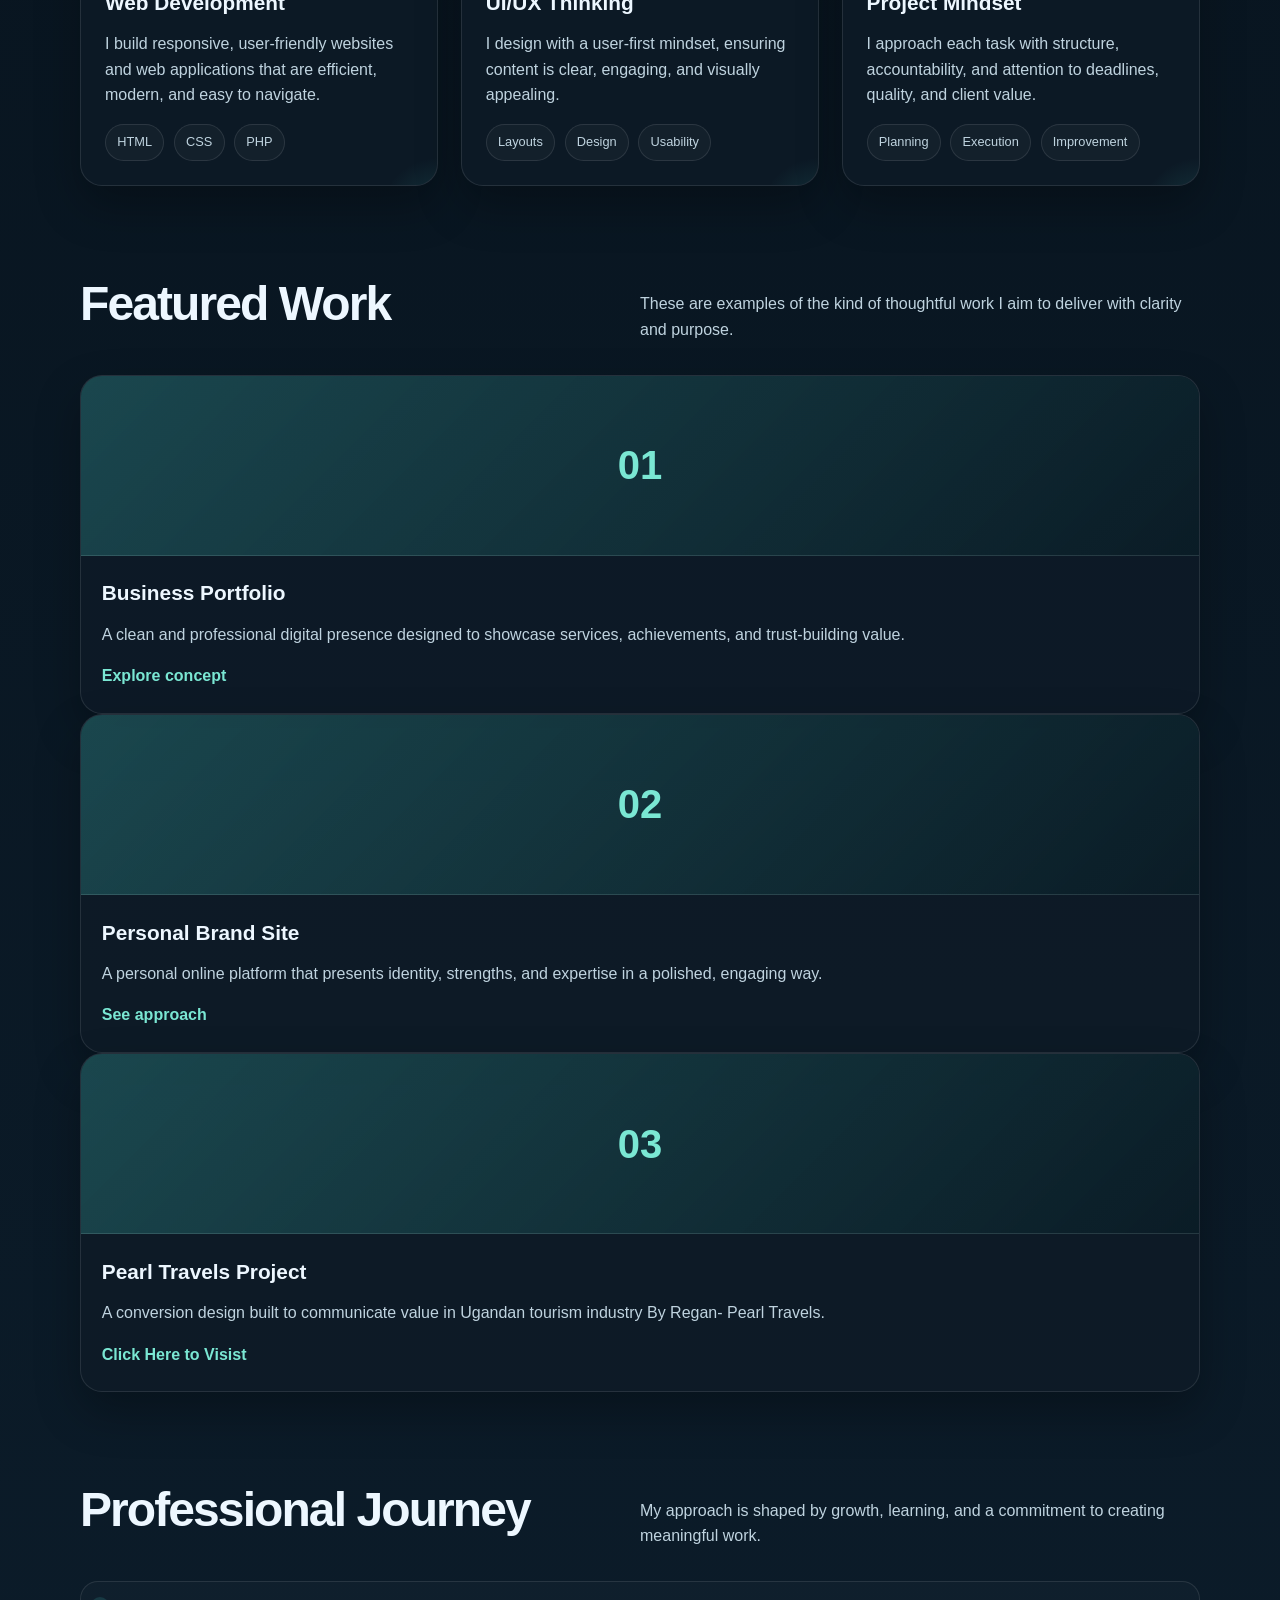
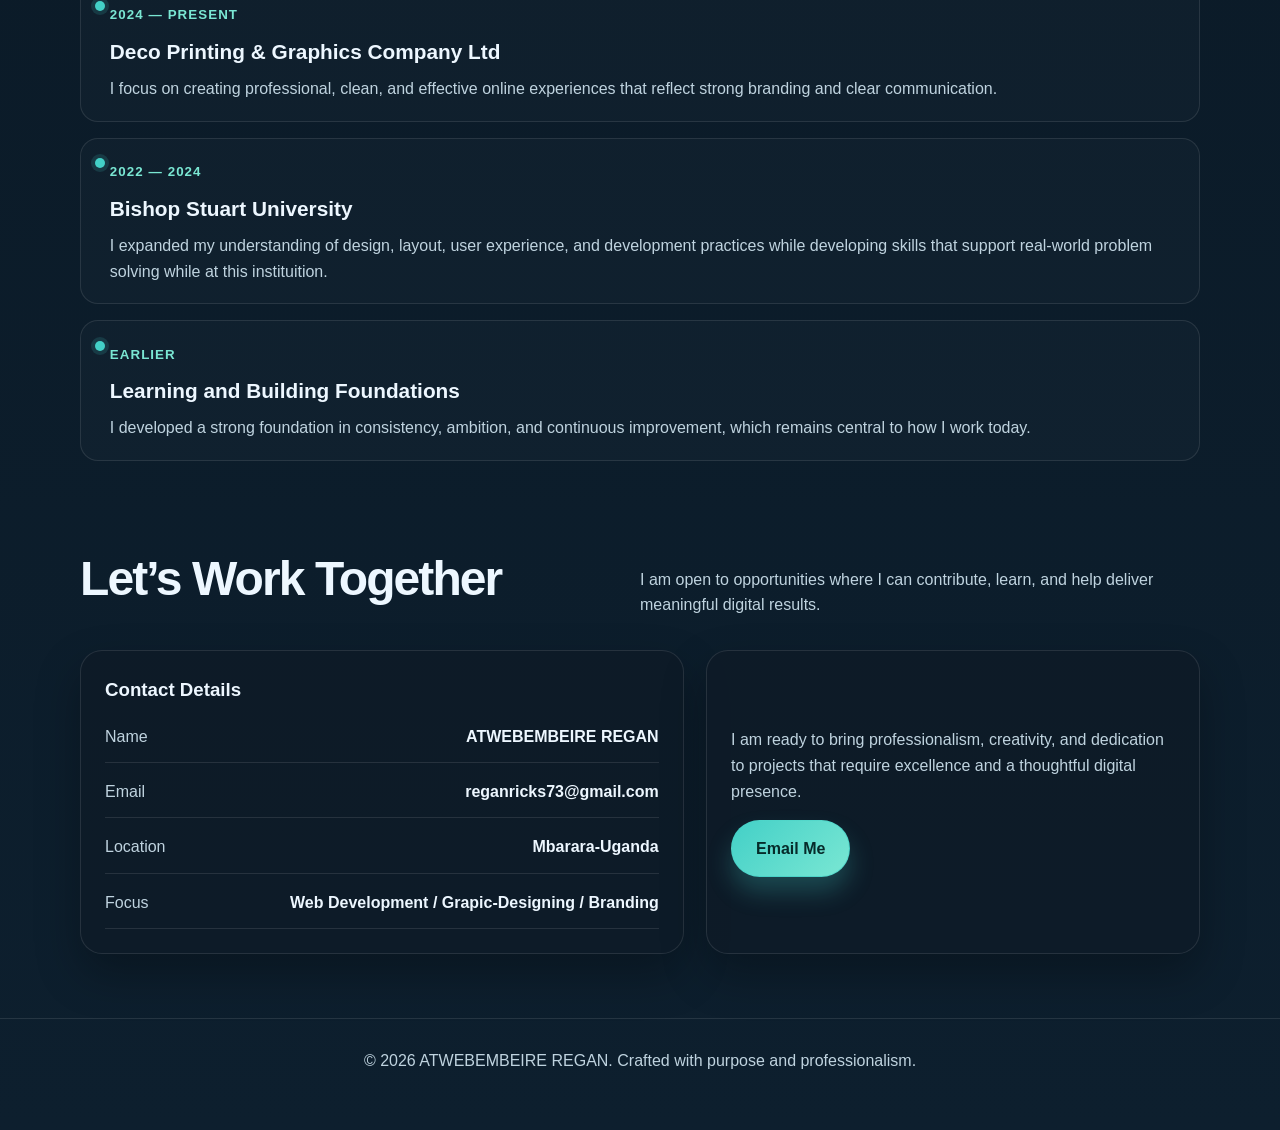
==== commit 2310a067: "Update project entries and content in index.html Rearranged project entries and updated content in t" ====
--- a/index.html
+++ b/index.html
@@ -146,41 +146,31 @@
             <div class="container">
                 <div class="section-head">
                     <h2>Featured Work</h2>
-                    <p>Examples of the kind of thoughtful work I aim to deliver with clarity and purpose.</p>
-                </div>
-
-                <div class="projects-grid">
+                    <p>These are examples of the kind of thoughtful work I aim to deliver with clarity and purpose.</p>
+                </div>
                     <article class="panel project">
                         <div class="project-visual">01</div>
+                        <div class="project-body">
+                            <h3>Business Portfolio</h3>
+                            <p>A clean and professional digital presence designed to showcase services, achievements, and trust-building value.</p>
+                            <a href="#contact" class="project-link">Explore concept</a>
+                        </div>
+                    </article>
+
+                    <article class="panel project">
+                        <div class="project-visual">02</div>
+                        <div class="project-body">
+                            <h3>Personal Brand Site</h3>
+                            <p>A personal online platform that presents identity, strengths, and expertise in a polished, engaging way.</p>
+                            <a href="#contact" class="project-link">See approach</a>
+                        </div>
+                    </article>
+                     <article class="panel project">
+                        <div class="project-visual">03</div>
                         <div class="project-body">
                             <h3>Pearl Travels Project</h3>
                             <p>A conversion design built to communicate value in Ugandan tourism industry By Regan- Pearl Travels.</p>
                             <a href="https://regan-maker.github.io/pearl-travels/" class="project-link">Click Here to Visist</a>
-                        </div>
-                    </article>
-                      <article class="panel project">
-                        <div class="project-visual">02</div>
-                        <div class="project-body">
-                            <h3>School Post System Project</h3>
-                            <p>A focused design built to communicate to the community and leave a strong impressions By enabling seamless information sharing about school events and updates.</p>
-                            <a href="contacts.html" class="project-link">Click Here to Pay A Visit</a>
-                        </div>
-                    </article>
-                    <article class="panel project">
-                        <div class="project-visual">03</div>
-                        <div class="project-body">
-                            <h3>Business Portfolio</h3>
-                            <p>A clean and professional digital presence designed to showcase services, achievements, and trust-building value.</p>
-                            <a href="#contact" class="project-link">Explore concept</a>
-                        </div>
-                    </article>
-
-                    <article class="panel project">
-                        <div class="project-visual">04</div>
-                        <div class="project-body">
-                            <h3>Personal Brand Site</h3>
-                            <p>A personal online platform that presents identity, strengths, and expertise in a polished, engaging way.</p>
-                            <a href="#contact" class="project-link">See approach</a>
                         </div>
                     </article>
                 </div>
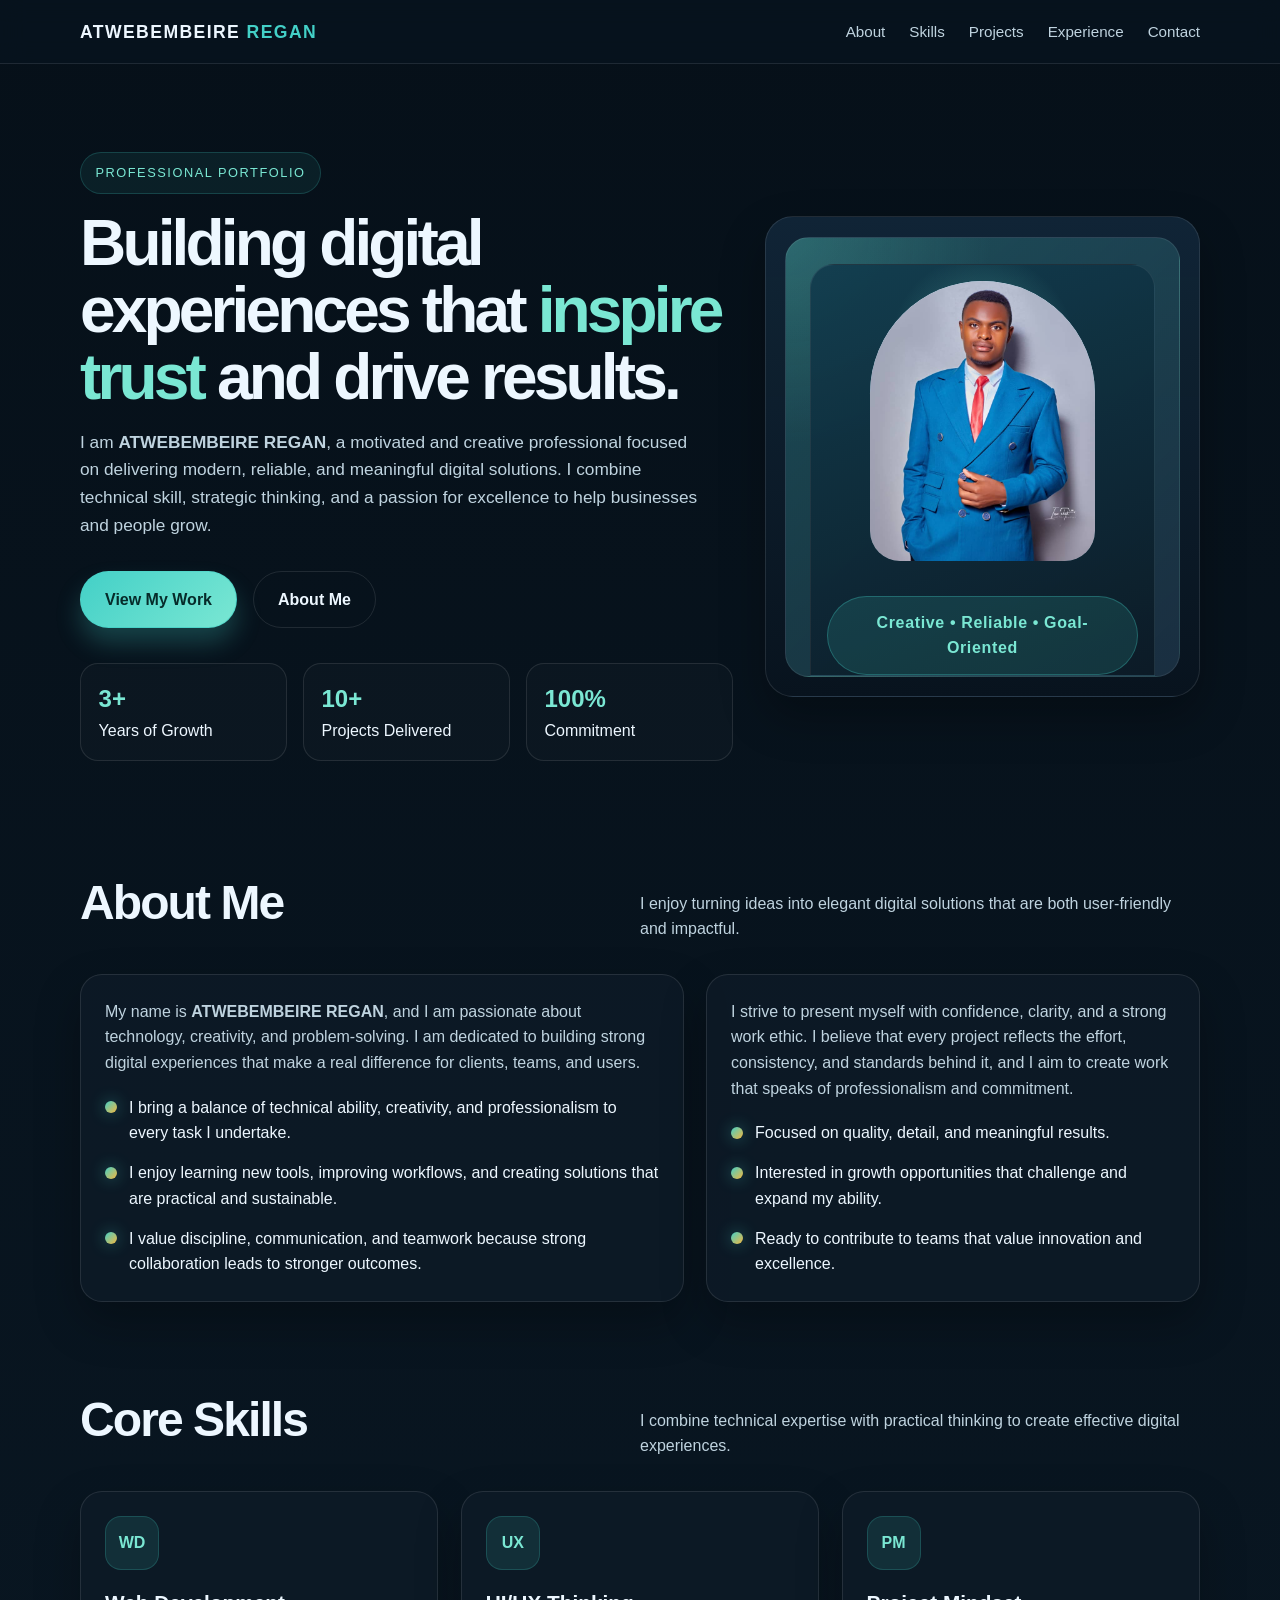
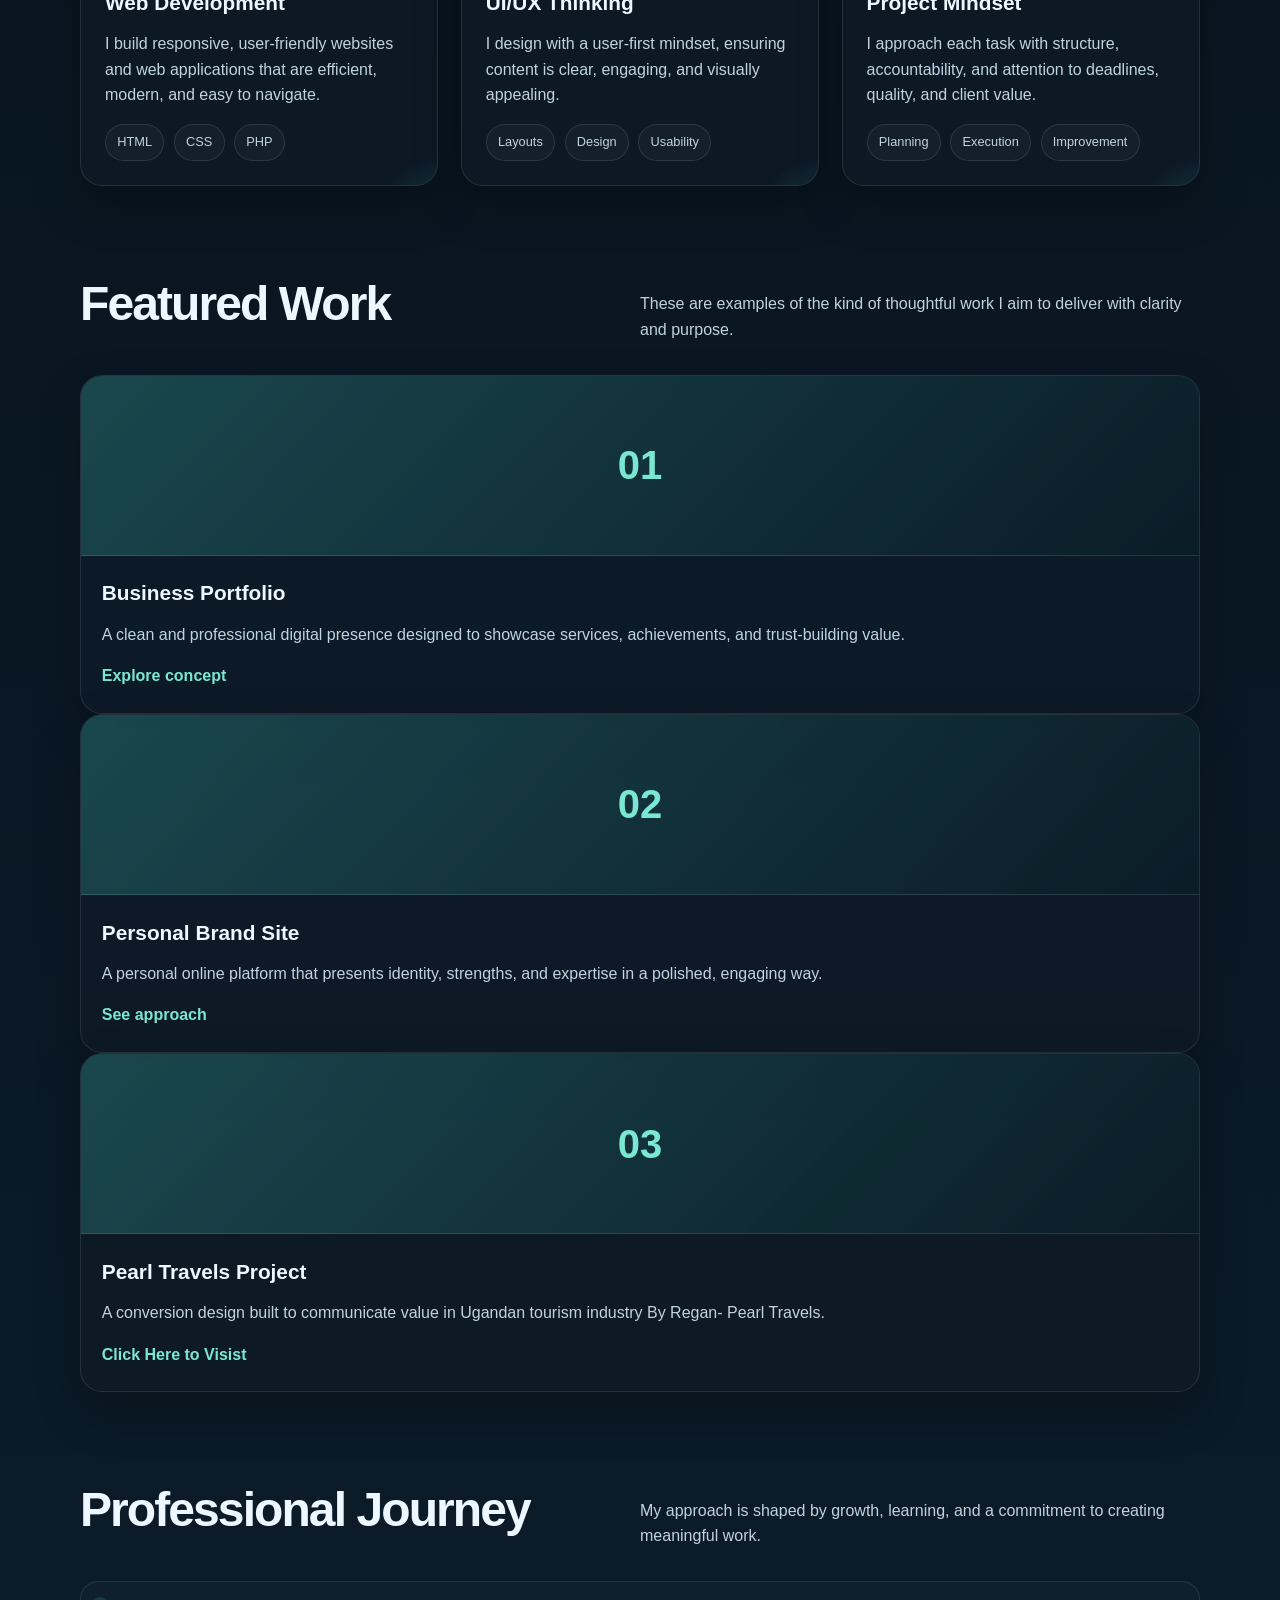
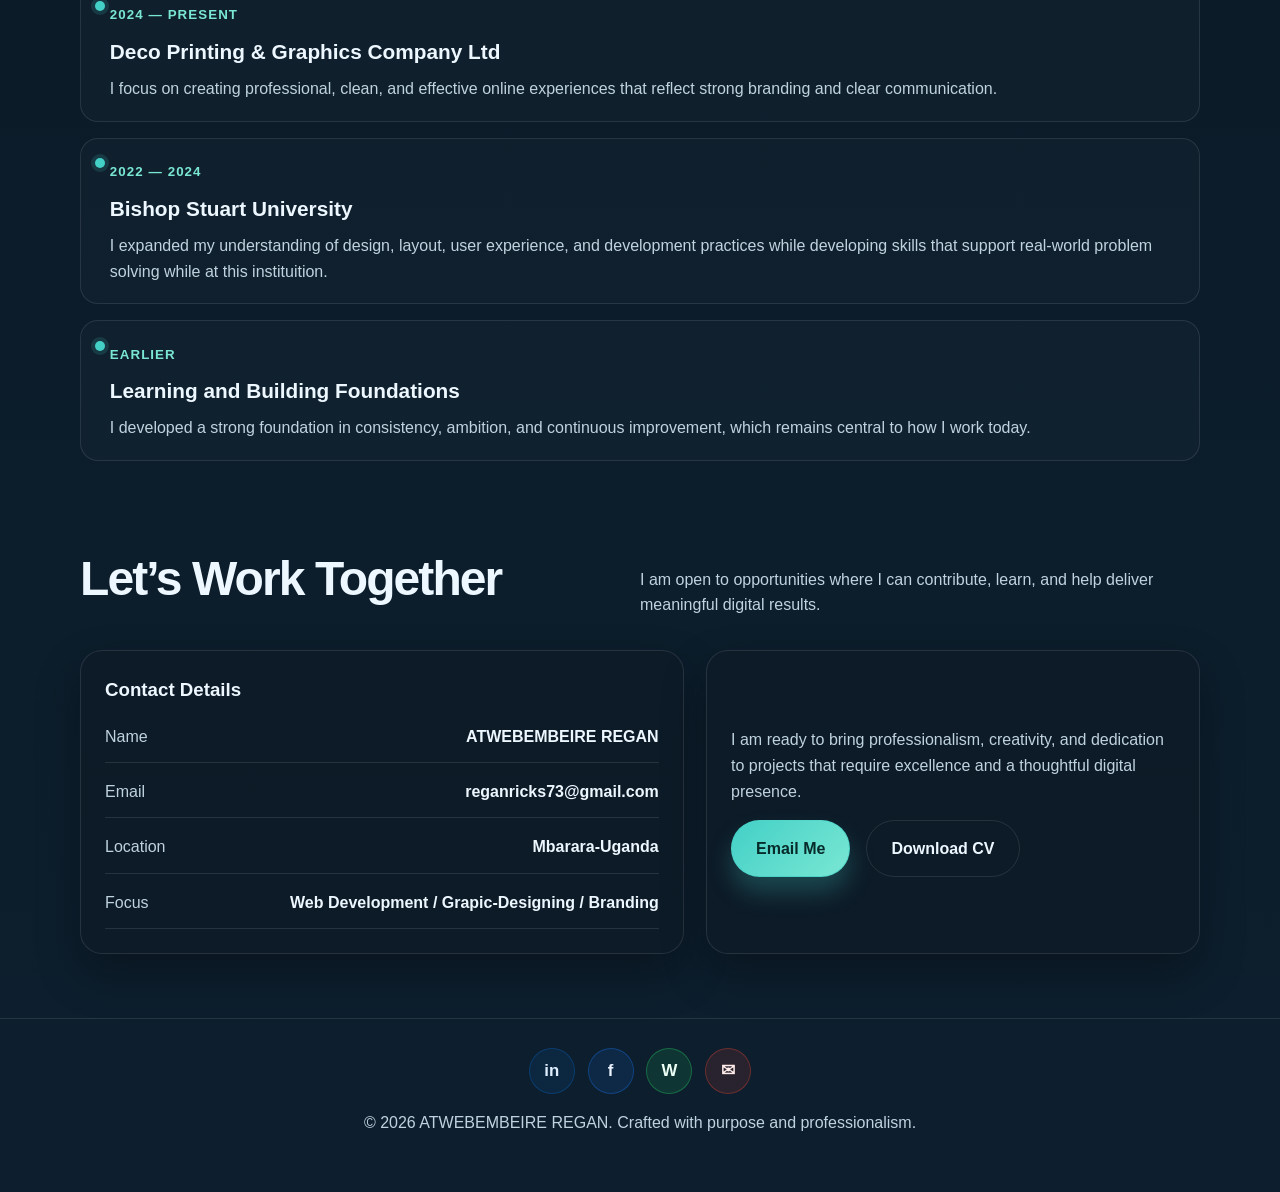
==== commit f4bf6a92: "New edits" ====
--- a/index.html
+++ b/index.html
@@ -7,7 +7,7 @@
     <meta name="description" content="Portfolio website for ATWEBEMBEIRE REGAN, showcasing skills, experience, and professional achievements.">
     <link rel="stylesheet" href="style.css">
 </head>
-<body>
+ <body>
     <header class="topbar">
         <div class="container nav">
             <a href="#home" class="brand">ATWEBEMBEIRE <span>REGAN</span></a>
@@ -26,17 +26,17 @@
         <section class="hero">
             <div class="container hero-grid">
                 <div>
-                    <div class="eyebrow">My Professional Portfolio</div>
-                    <h1>Building digital experiences that <span class="highlight">inspire trust</span> and drive results.</h1>
-                    <p class="lead">
+                    <div class="eyebrow reveal">Professional Portfolio</div>
+                    <h1 class="reveal">Building digital experiences that <span class="highlight">inspire trust</span> and drive results.</h1>
+                    <p class="lead reveal">
                         I am <strong>ATWEBEMBEIRE REGAN</strong>, a motivated and creative professional focused on delivering modern, reliable, and meaningful digital solutions. I combine technical skill, strategic thinking, and a passion for excellence to help businesses and people grow.
                     </p>
-                    <div class="cta-row">
+                    <div class="cta-row reveal">
                         <a href="projects.html" class="button">View My Work</a>
                         <a href="about.html" class="button secondary">About Me</a>
                     </div>
 
-                    <div class="stats" aria-label="Quick stats">
+                    <div class="stats reveal" aria-label="Quick stats">
                         <div class="stat">
                             <strong>3+</strong>
                             Years of Growth
@@ -52,7 +52,7 @@
                     </div>
                 </div>
 
-                <div class="profile-card">
+                <div class="profile-card reveal">
                     <div class="avatar-wrap">
                         <div class="avatar">
                             <div class="portrait">
@@ -67,13 +67,13 @@
 
         <section id="about">
             <div class="container">
-                <div class="section-head">
+                <div class="section-head reveal">
                     <h2>About Me</h2>
                     <p>I enjoy turning ideas into elegant digital solutions that are both user-friendly and impactful.</p>
                 </div>
 
                 <div class="about-grid">
-                    <div class="panel">
+                    <div class="panel reveal">
                         <p>
                             My name is <strong>ATWEBEMBEIRE REGAN</strong>, and I am passionate about technology, creativity, and problem-solving. I am dedicated to building strong digital experiences that make a real difference for clients, teams, and users.
                         </p>
@@ -84,7 +84,7 @@
                         </ul>
                     </div>
 
-                    <div class="panel">
+                    <div class="panel reveal">
                         <p>
                             I strive to present myself with confidence, clarity, and a strong work ethic. I believe that every project reflects the effort, consistency, and standards behind it, and I aim to create work that speaks of professionalism and commitment.
                         </p>
@@ -228,7 +228,10 @@
                         <p>
                             I am ready to bring professionalism, creativity, and dedication to projects that require excellence and a thoughtful digital presence.
                         </p>
-                        <a href="mailto:reganricks73@gmail.com" class="button">Email Me</a>
+                        <div class="cta-row">
+                            <a href="mailto:reganricks73@gmail.com" class="button">Email Me</a>
+                            <a href="cv.html" class="button secondary" target="_blank" rel="noopener noreferrer">Download CV</a>
+                        </div>
                     </div>
                 </div>
             </div>
@@ -236,13 +239,27 @@
     </main>
 
     <footer>
-        <div class="container">
-            © <span id="year"></span> ATWEBEMBEIRE REGAN. Crafted with purpose and professionalism.
+        <div class="container footer-wrap">
+            <div class="footer-socials" aria-label="Social media links">
+                <a href="https://www.linkedin.com/in/atwebembeire-regan-542b86359?utm_source=share_via&utm_content=profile&utm_medium=member_android" class="social-btn linkedin" target="_blank" rel="noopener noreferrer" aria-label="LinkedIn"><span aria-hidden="true">in</span></a>
+                <a href="https://www.facebook.com" class="social-btn facebook" target="_blank" rel="noopener noreferrer" aria-label="Facebook"><span aria-hidden="true">f</span></a>
+                <a href="https://wa.me/256774710709" class="social-btn whatsapp" target="_blank" rel="noopener noreferrer" aria-label="WhatsApp"><span aria-hidden="true">W</span></a>
+                <a href="mailto:reganricks73@gmail.com" class="social-btn gmail" aria-label="Gmail"><span aria-hidden="true">✉</span></a>
+            </div>
+            <div class="footer-copy">
+                © <span id="year"></span> ATWEBEMBEIRE REGAN. Crafted with purpose and professionalism.
+            </div>
         </div>
     </footer>
 
     <script>
         document.getElementById('year').textContent = new Date().getFullYear();
+
+        window.addEventListener('load', function () {
+            document.querySelectorAll('.reveal').forEach(function (element) {
+                element.classList.add('visible');
+            });
+        });
     </script>
     <script>
         (function(){
--- a/style.css
+++ b/style.css
@@ -515,12 +515,86 @@
 	width: fit-content;
 }
 
+/* Modal contact form */
+.modal-backdrop { display: none; }
+
 footer {
 	padding: 1.8rem 0 3.5rem;
 	color: var(--muted);
-	text-align: center;
 	border-top: 1px solid var(--line);
 	margin-top: 1.5rem;
+}
+
+.footer-wrap {
+	display: flex;
+	flex-direction: column;
+	align-items: center;
+	gap: 1rem;
+	text-align: center;
+}
+
+.footer-socials {
+	display: flex;
+	flex-wrap: wrap;
+	justify-content: center;
+	gap: 0.8rem;
+}
+
+.social-btn {
+	display: inline-flex;
+	align-items: center;
+	justify-content: center;
+	width: 46px;
+	height: 46px;
+	padding: 0;
+	border-radius: 50%;
+	font-weight: 900;
+	font-size: 1.05rem;
+	text-align: center;
+	line-height: 1;
+	border: 1px solid var(--line);
+	transition: transform 0.2s ease, box-shadow 0.2s ease;
+}
+
+.social-btn:hover {
+	transform: translateY(-2px);
+	box-shadow: 0 12px 22px rgba(0,0,0,0.18);
+}
+
+.social-btn span {
+	display: inline-flex;
+	align-items: center;
+	justify-content: center;
+	width: 100%;
+	height: 100%;
+}
+
+.social-btn.linkedin {
+	background: rgba(10, 102, 194, 0.12);
+	color: #dfeeff;
+	border-color: rgba(10, 102, 194, 0.35);
+}
+
+.social-btn.facebook {
+	background: rgba(24, 119, 242, 0.12);
+	color: #eaf3ff;
+	border-color: rgba(24, 119, 242, 0.35);
+}
+
+.social-btn.whatsapp {
+	background: rgba(37, 211, 102, 0.12);
+	color: #ebfff4;
+	border-color: rgba(37, 211, 102, 0.35);
+}
+
+.social-btn.gmail {
+	background: rgba(234, 67, 53, 0.12);
+	color: #ffecea;
+	border-color: rgba(234, 67, 53, 0.35);
+}
+
+.footer-copy {
+	color: var(--muted);
 }
 
 @media (max-width: 900px) {
@@ -590,3 +664,47 @@
 /* helper classes */
 .mt-0 { margin-top: 0; }
 
+/* Animations and interactive styles */
+#bg-canvas { display: none; }
+
+.reveal {
+	opacity: 0;
+	transform: translateY(18px) scale(0.995);
+	transition: opacity 0.7s ease, transform 0.7s ease;
+}
+
+.reveal.visible {
+	opacity: 1;
+	transform: translateY(0) scale(1);
+}
+
+.reveal.visible {
+	opacity: 1;
+	transform: translateY(0) scale(1);
+}
+
+.profile-card:hover .portrait-img {
+	transform: translateY(-6px) scale(1.02) rotate(-1deg);
+	transition: transform 450ms cubic-bezier(.2,.9,.2,1);
+}
+
+.project:hover .project-visual {
+	transform: scale(1.03) translateY(-6px);
+	transition: transform 300ms ease;
+}
+
+.nav-links a { position: relative; }
+.nav-links a::after {
+	content: "";
+	position: absolute;
+	left: 0; right: 0; bottom: -6px;
+	height: 3px; width: 0;
+	background: linear-gradient(90deg, var(--primary), var(--accent));
+	transition: width 260ms cubic-bezier(.2,.9,.2,1);
+	border-radius: 3px;
+}
+.nav-links a:hover::after { width: 60%; left: 20%; }
+
+/* slight focus ring for keyboard users */
+.button:focus, .nav-toggle:focus, .nav-links a:focus { outline: 3px solid rgba(67,208,199,0.12); outline-offset: 3px; }
+
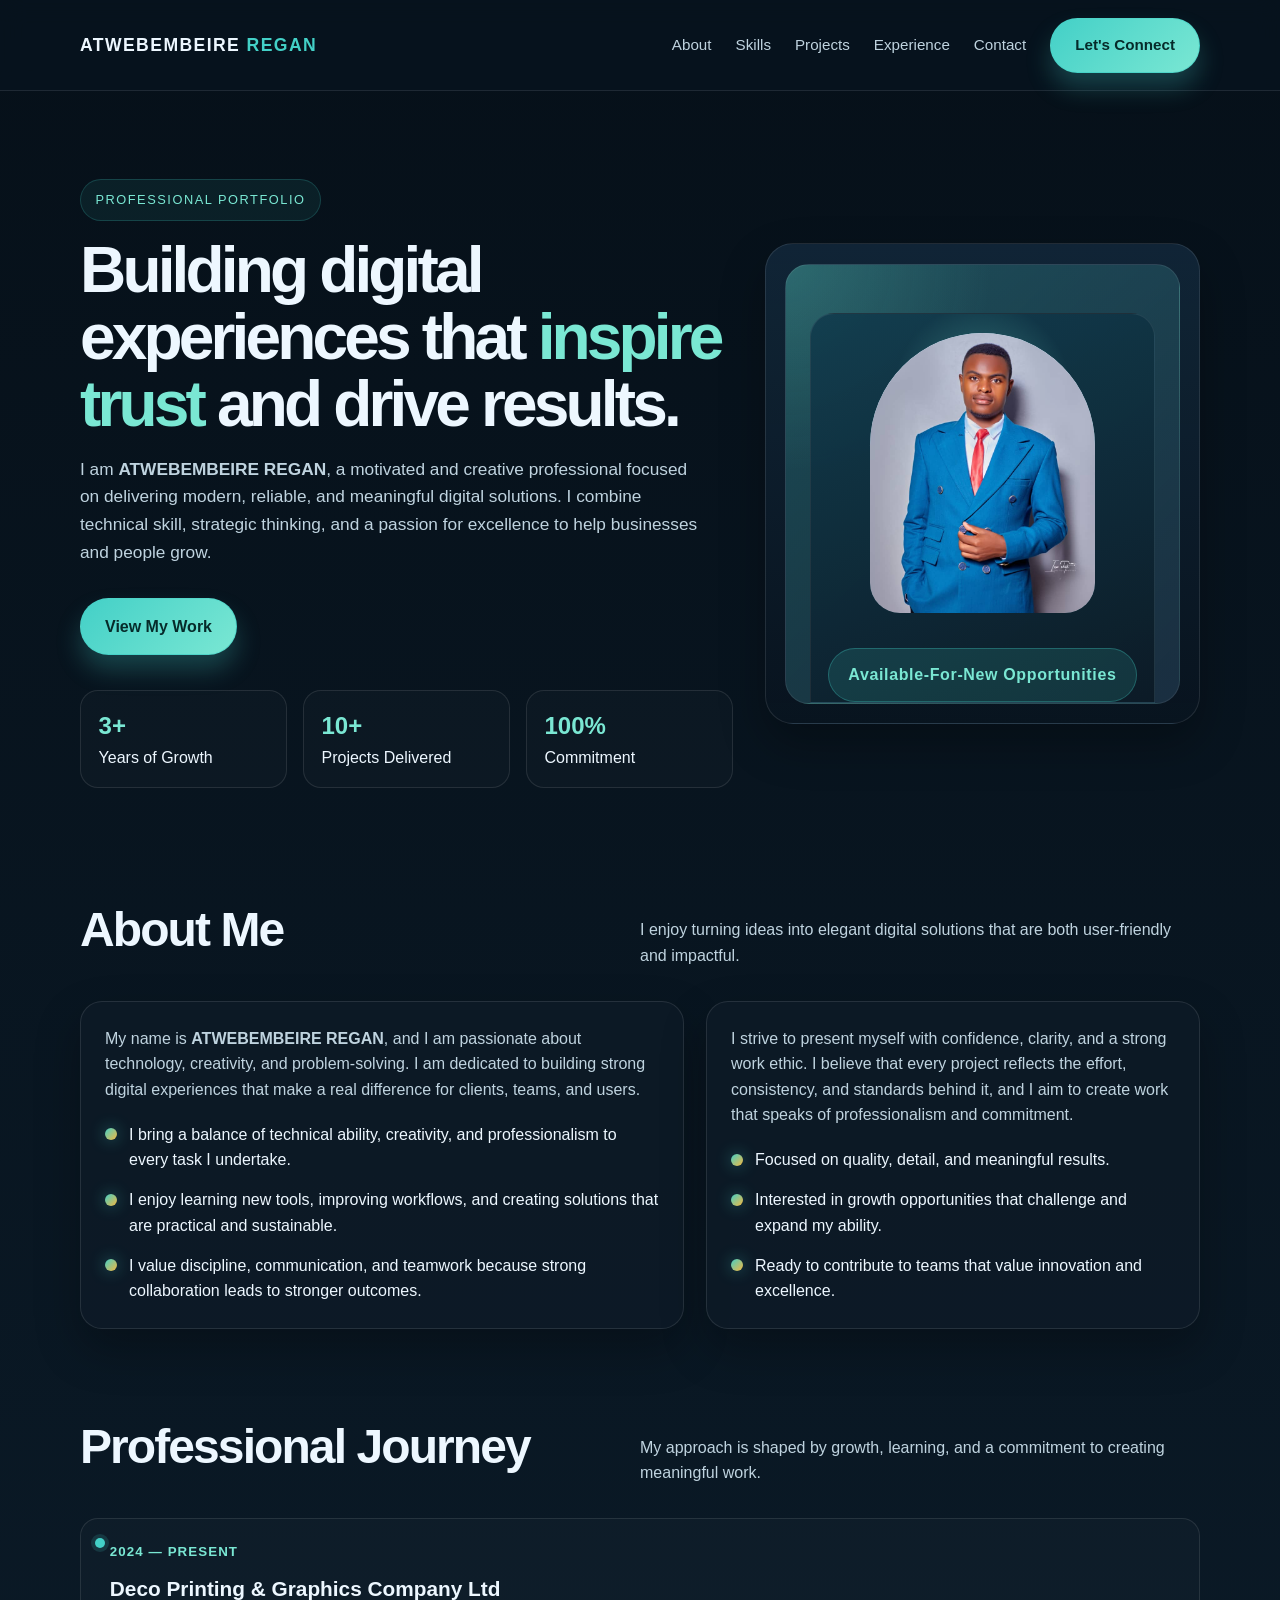
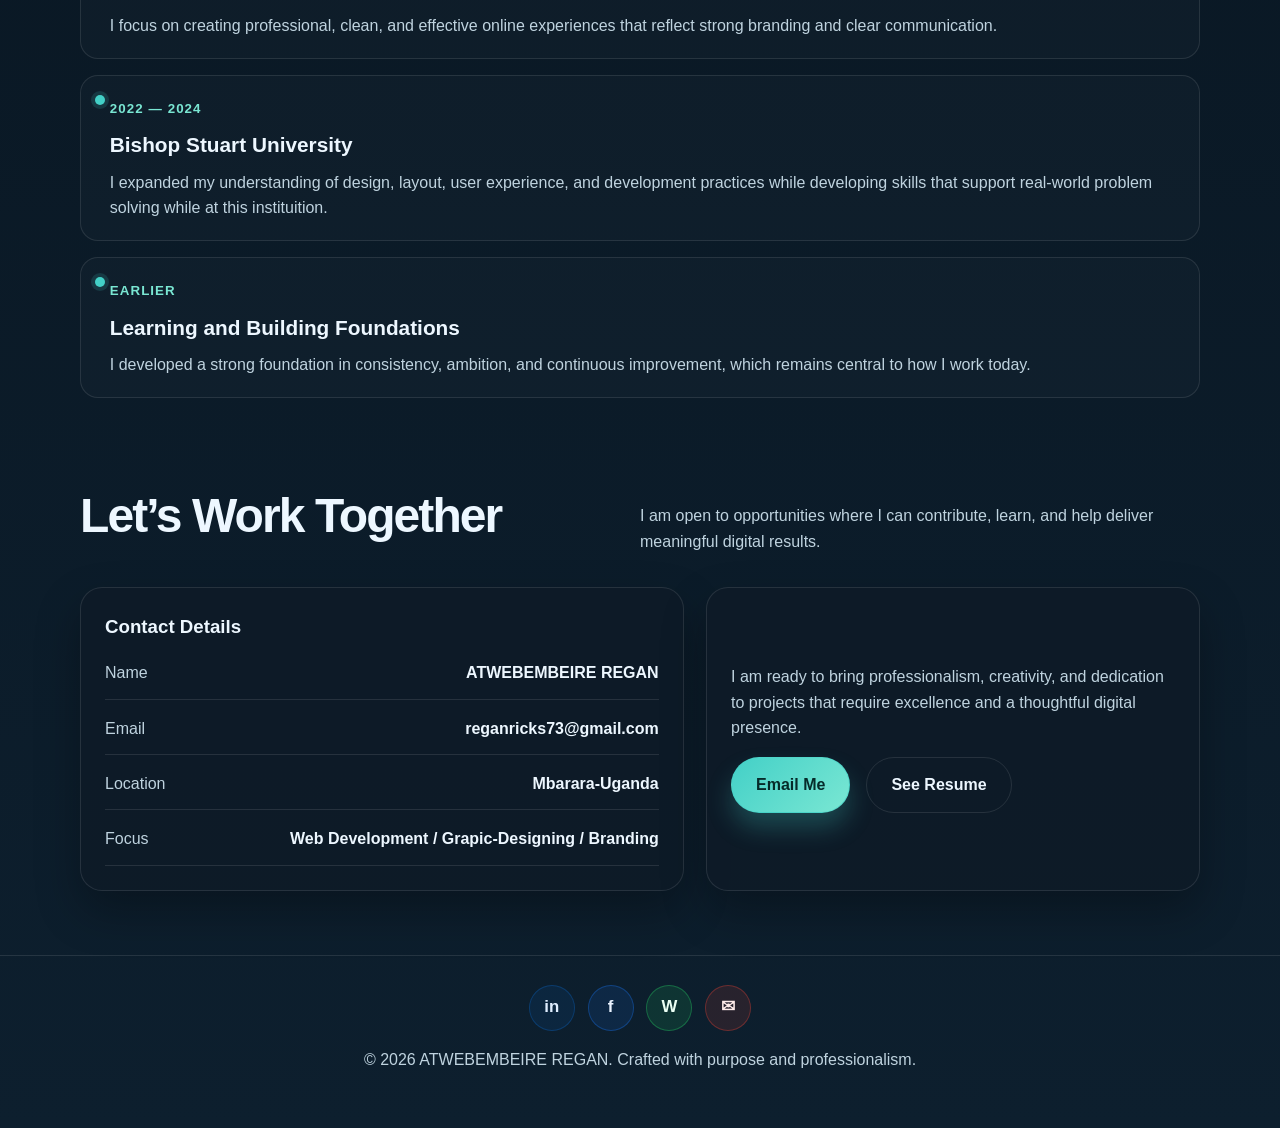
==== commit b042234b: "Updated site" ====
--- a/index.html
+++ b/index.html
@@ -6,6 +6,10 @@
     <title>REGAN | Portfolio</title>
     <meta name="description" content="Portfolio website for ATWEBEMBEIRE REGAN, showcasing skills, experience, and professional achievements.">
     <link rel="stylesheet" href="style.css">
+    <script>
+        window.va = window.va || function () { (window.vaq = window.vaq || []).push(arguments); };
+    </script>
+    <script defer src="/_vercel/insights/script.js"></script>
 </head>
  <body>
     <header class="topbar">
@@ -18,6 +22,7 @@
                 <a href="projects.html">Projects</a>
                 <a href="experience.html">Experience</a>
                 <a href="contacts.html">Contact</a>
+                <a href="#contact" class="button">Let's Connect</a>
             </nav>
         </div>
     </header>
@@ -33,7 +38,6 @@
                     </p>
                     <div class="cta-row reveal">
                         <a href="projects.html" class="button">View My Work</a>
-                        <a href="about.html" class="button secondary">About Me</a>
                     </div>
 
                     <div class="stats reveal" aria-label="Quick stats">
@@ -58,7 +62,7 @@
                             <div class="portrait">
                                 <img src="images/regan.jpeg" alt="ATWEBEMBEIRE REGAN" class="portrait-img">
                             </div>
-                            <div class="badge">Creative • Reliable • Goal-Oriented</div>
+                            <div class="badge">Available-For-New Opportunities</div>
                         </div>
                     </div>
                 </div>
@@ -98,84 +102,7 @@
             </div>
         </section>
 
-        <section id="skills">
-            <div class="container">
-                <div class="section-head">
-                    <h2>Core Skills</h2>
-                    <p>I combine technical expertise with practical thinking to create effective digital experiences.</p>
-                </div>
-
-                <div class="service-grid">
-                    <article class="panel service">
-                        <div class="icon">WD</div>
-                        <h3>Web Development</h3>
-                        <p>I build responsive, user-friendly websites and web applications that are efficient, modern, and easy to navigate.</p>
-                        <div class="mini-tags">
-                            <span>HTML</span>
-                            <span>CSS</span>
-                            <span>PHP</span>
-                        </div>
-                    </article>
-
-                    <article class="panel service">
-                        <div class="icon">UX</div>
-                        <h3>UI/UX Thinking</h3>
-                        <p>I design with a user-first mindset, ensuring content is clear, engaging, and visually appealing.</p>
-                        <div class="mini-tags">
-                            <span>Layouts</span>
-                            <span>Design</span>
-                            <span>Usability</span>
-                        </div>
-                    </article>
-
-                    <article class="panel service">
-                        <div class="icon">PM</div>
-                        <h3>Project Mindset</h3>
-                        <p>I approach each task with structure, accountability, and attention to deadlines, quality, and client value.</p>
-                        <div class="mini-tags">
-                            <span>Planning</span>
-                            <span>Execution</span>
-                            <span>Improvement</span>
-                        </div>
-                    </article>
-                </div>
-            </div>
-        </section>
-
-        <section id="projects">
-            <div class="container">
-                <div class="section-head">
-                    <h2>Featured Work</h2>
-                    <p>These are examples of the kind of thoughtful work I aim to deliver with clarity and purpose.</p>
-                </div>
-                    <article class="panel project">
-                        <div class="project-visual">01</div>
-                        <div class="project-body">
-                            <h3>Business Portfolio</h3>
-                            <p>A clean and professional digital presence designed to showcase services, achievements, and trust-building value.</p>
-                            <a href="#contact" class="project-link">Explore concept</a>
-                        </div>
-                    </article>
-
-                    <article class="panel project">
-                        <div class="project-visual">02</div>
-                        <div class="project-body">
-                            <h3>Personal Brand Site</h3>
-                            <p>A personal online platform that presents identity, strengths, and expertise in a polished, engaging way.</p>
-                            <a href="#contact" class="project-link">See approach</a>
-                        </div>
-                    </article>
-                     <article class="panel project">
-                        <div class="project-visual">03</div>
-                        <div class="project-body">
-                            <h3>Pearl Travels Project</h3>
-                            <p>A conversion design built to communicate value in Ugandan tourism industry By Regan- Pearl Travels.</p>
-                            <a href="https://regan-maker.github.io/pearl-travels/" class="project-link">Click Here to Visist</a>
-                        </div>
-                    </article>
-                </div>
-            </div>
-        </section>
+        
 
         <section id="experience">
             <div class="container">
@@ -230,7 +157,7 @@
                         </p>
                         <div class="cta-row">
                             <a href="mailto:reganricks73@gmail.com" class="button">Email Me</a>
-                            <a href="cv.html" class="button secondary" target="_blank" rel="noopener noreferrer">Download CV</a>
+                            <a href="cv.html" class="button secondary" target="_blank" rel="noopener noreferrer">See Resume</a>
                         </div>
                     </div>
                 </div>
@@ -241,10 +168,10 @@
     <footer>
         <div class="container footer-wrap">
             <div class="footer-socials" aria-label="Social media links">
-                <a href="https://www.linkedin.com/in/atwebembeire-regan-542b86359?utm_source=share_via&utm_content=profile&utm_medium=member_android" class="social-btn linkedin" target="_blank" rel="noopener noreferrer" aria-label="LinkedIn"><span aria-hidden="true">in</span></a>
-                <a href="https://www.facebook.com" class="social-btn facebook" target="_blank" rel="noopener noreferrer" aria-label="Facebook"><span aria-hidden="true">f</span></a>
-                <a href="https://wa.me/256774710709" class="social-btn whatsapp" target="_blank" rel="noopener noreferrer" aria-label="WhatsApp"><span aria-hidden="true">W</span></a>
-                <a href="mailto:reganricks73@gmail.com" class="social-btn gmail" aria-label="Gmail"><span aria-hidden="true">✉</span></a>
+                <button type="button" class="social-btn linkedin" data-href="https://www.linkedin.com/in/atwebembeire-regan-542b86359?utm_source=share_via&utm_content=profile&utm_medium=member_android" data-target="_blank" data-rel="noopener noreferrer" aria-label="LinkedIn"><span aria-hidden="true">in</span></button>
+                <button type="button" class="social-btn facebook" data-href="https://www.facebook.com" data-target="_blank" data-rel="noopener noreferrer" aria-label="Facebook"><span aria-hidden="true">f</span></button>
+                <button type="button" class="social-btn whatsapp" data-href="https://wa.me/256774710709" data-target="_blank" data-rel="noopener noreferrer" aria-label="WhatsApp"><span aria-hidden="true">W</span></button>
+                <button type="button" class="social-btn gmail" data-href="mailto:reganricks73@gmail.com" aria-label="Gmail"><span aria-hidden="true">✉</span></button>
             </div>
             <div class="footer-copy">
                 © <span id="year"></span> ATWEBEMBEIRE REGAN. Crafted with purpose and professionalism.
@@ -260,6 +187,28 @@
                 element.classList.add('visible');
             });
         });
+    </script>
+    <script>
+        (function () {
+            // Handle footer social buttons navigation
+            var socials = document.querySelectorAll('.footer-socials button[data-href]');
+            socials.forEach(function (btn) {
+                btn.addEventListener('click', function () {
+                    var href = btn.getAttribute('data-href');
+                    var target = btn.getAttribute('data-target');
+                    if (!href) return;
+                    if (target === '_blank') {
+                        var win = window.open(href, '_blank');
+                        // set rel if window opened successfully
+                        if (win && btn.getAttribute('data-rel')) {
+                            try { win.opener = null; } catch (e) {}
+                        }
+                    } else {
+                        window.location.href = href;
+                    }
+                });
+            });
+        })();
     </script>
     <script>
         (function(){
